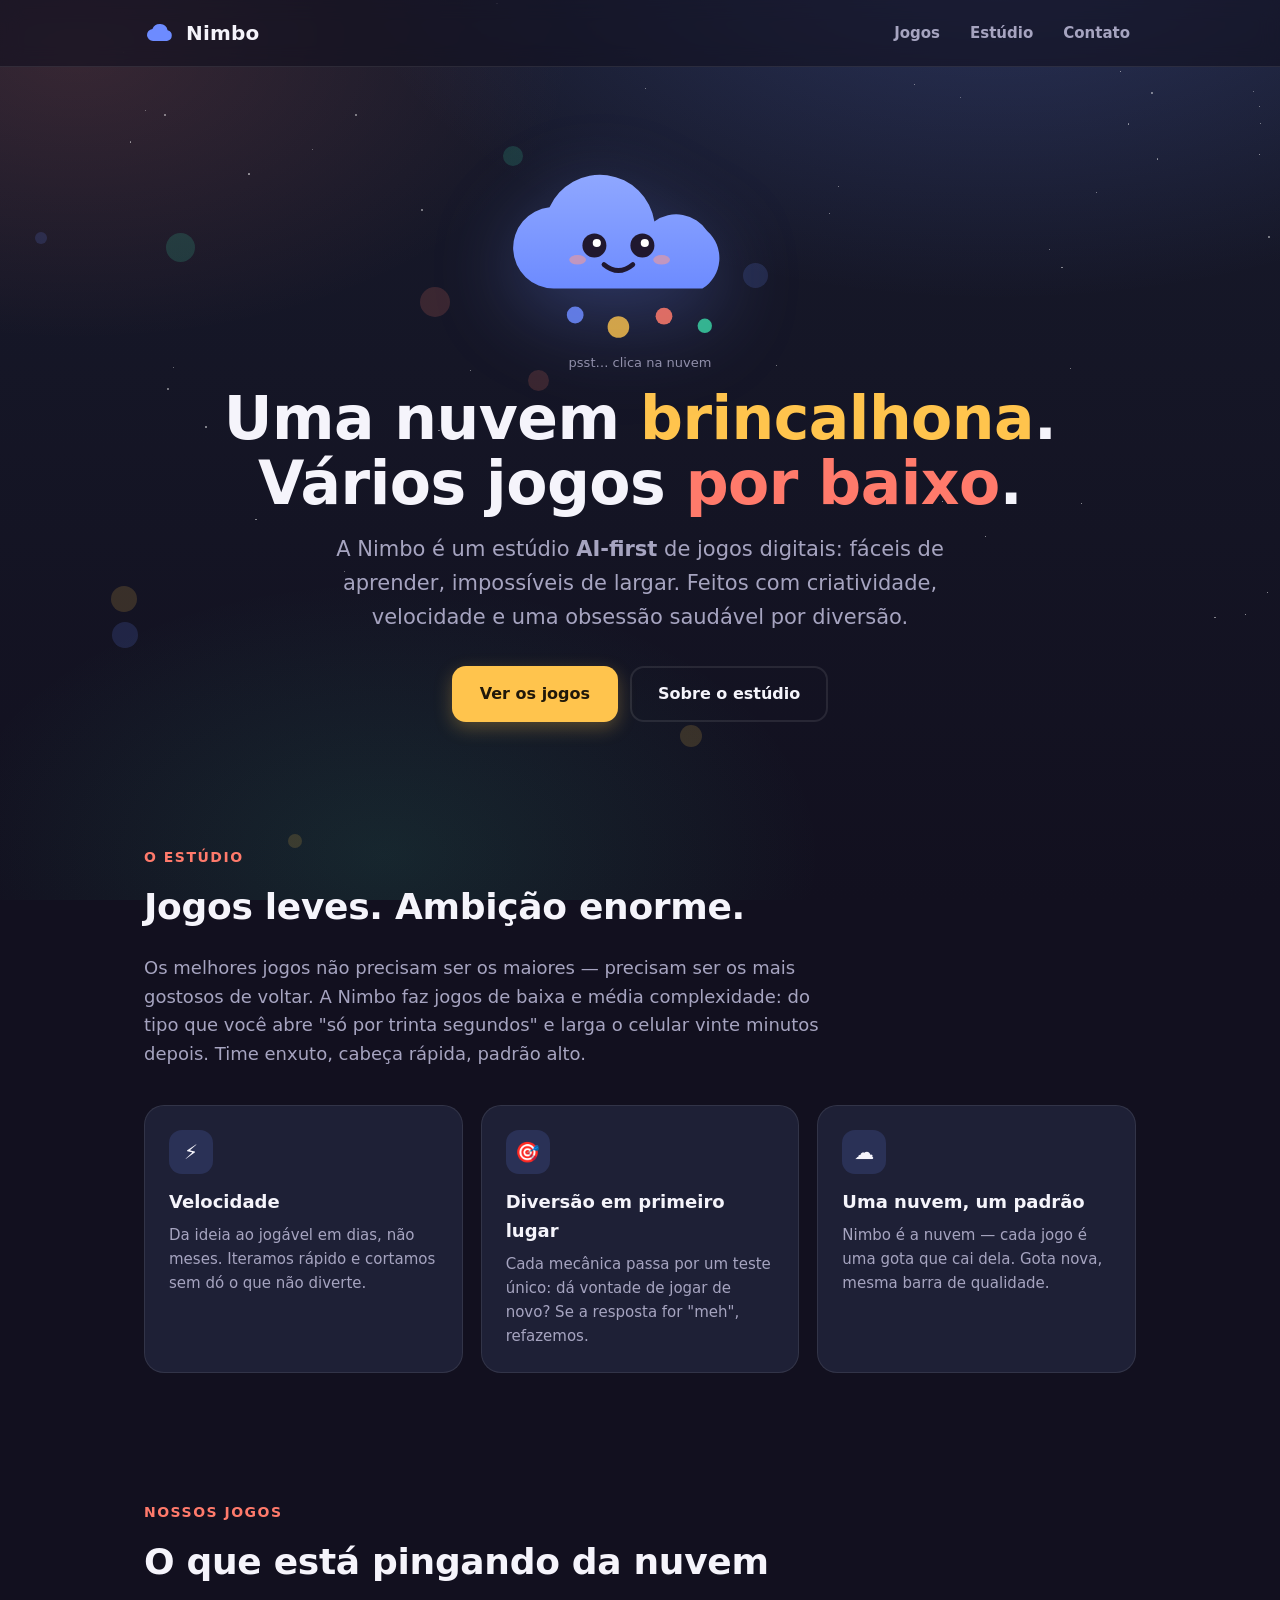
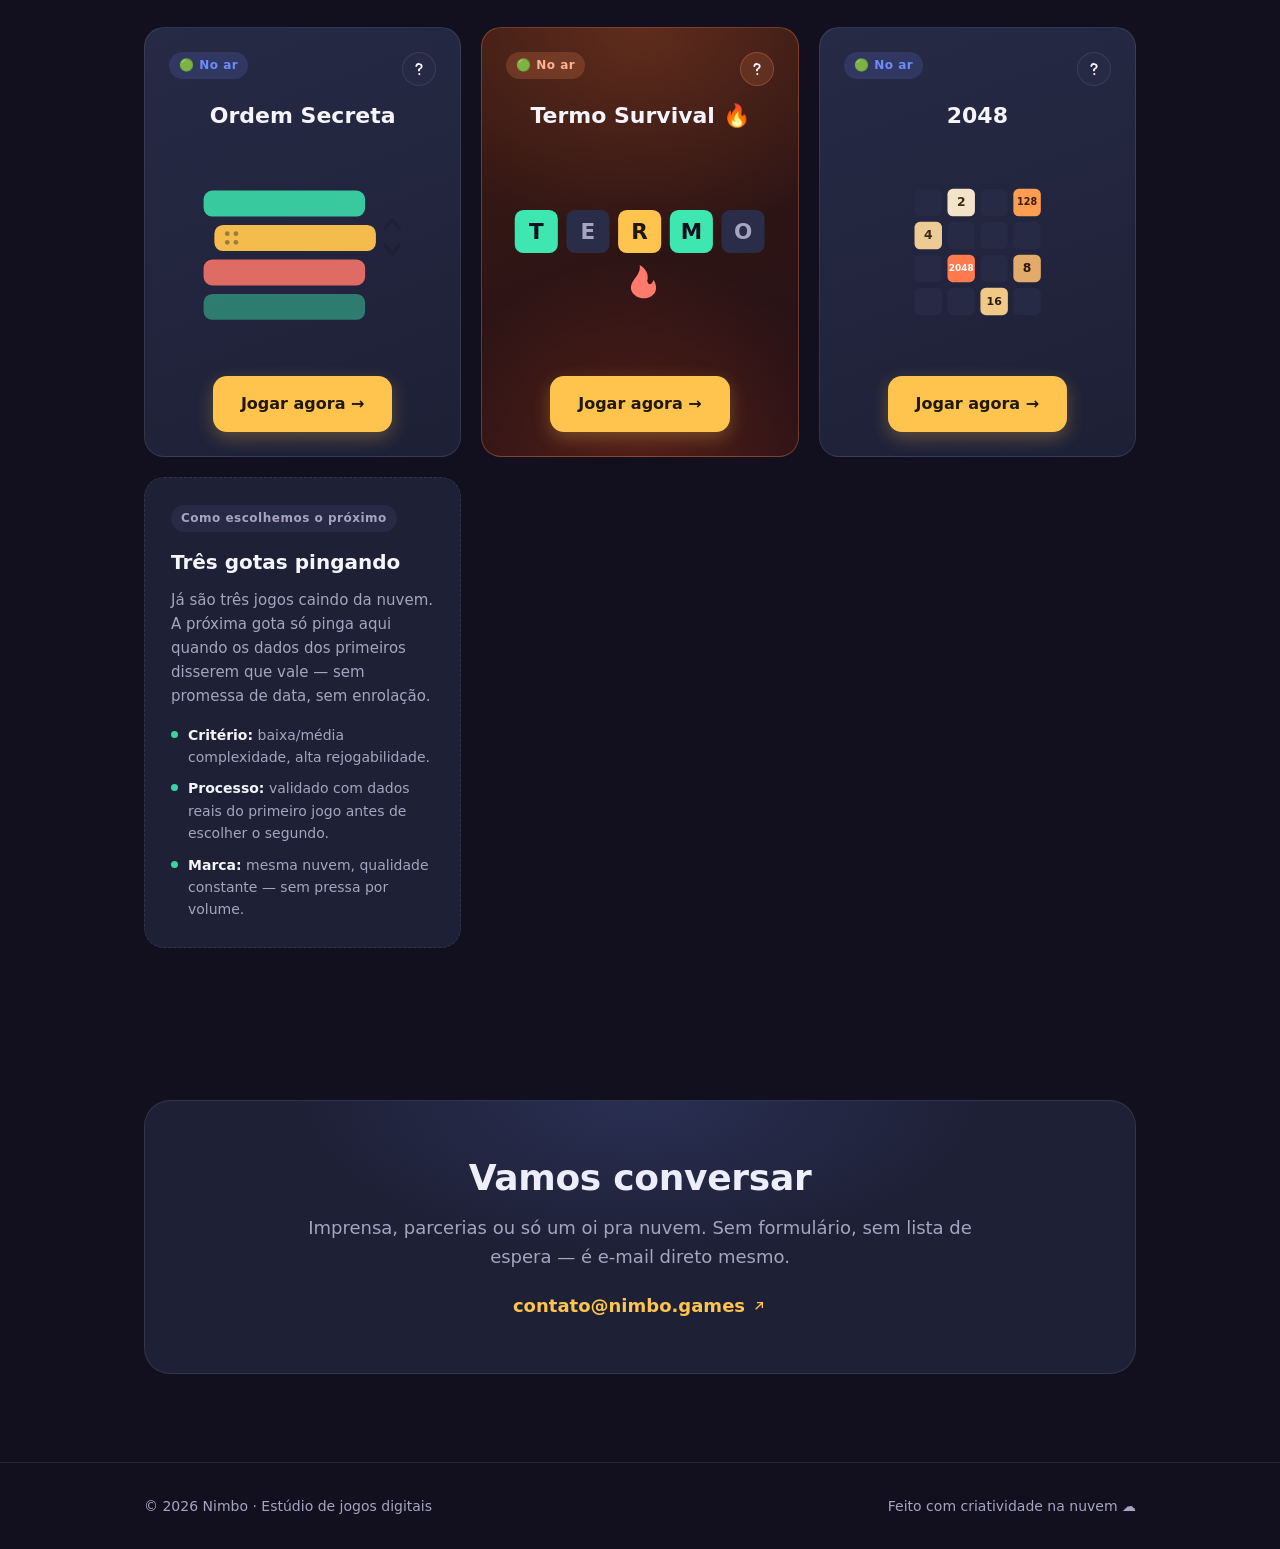
==== public/index.html @ aa442af7 "Home: centraliza o nome dos jogos nos cards Co-Authored-By: Claude Opus 4.8 <noreply@anthropic.com>" ====
<!doctype html>
<html lang="pt-BR">
<head>
<meta charset="utf-8" />
<meta name="viewport" content="width=device-width, initial-scale=1" />
<title>Nimbo — Estúdio de jogos digitais</title>
<meta name="description" content="Nimbo é um estúdio AI-first de jogos digitais: jogos simples, divertidos e viciantes, feitos com velocidade e criatividade. Uma nuvem, vários jogos por baixo." />
<meta name="theme-color" content="#171a2b" />

<!-- Open Graph / social -->
<meta property="og:title" content="Nimbo — Estúdio de jogos digitais" />
<meta property="og:description" content="Uma nuvem, vários jogos por baixo. Estúdio AI-first de jogos simples, divertidos e viciantes." />
<meta property="og:type" content="website" />
<meta property="og:url" content="https://nimbo.games" />
<meta property="og:locale" content="pt_BR" />

<link rel="icon" href="data:image/svg+xml,%3Csvg xmlns='http://www.w3.org/2000/svg' viewBox='0 0 32 32'%3E%3Cpath fill='%235b7fff' d='M9 24a6 6 0 0 1-.6-11.97A8 8 0 0 1 23.6 13.2 5.5 5.5 0 0 1 23 24z'/%3E%3C/svg%3E" />

<style>
  :root{
    --bg:#12101f;
    --bg-2:#171a2b;
    --surface:#1e2036;
    --surface-2:#262a45;
    --text:#f5f4fb;
    --muted:#a6a4c0;
    --primary:#6d8bff;
    --primary-soft:rgba(109,139,255,.16);
    --sun:#ffc44d;
    --coral:#ff7a6b;
    --mint:#3ee6b0;
    --border:rgba(255,255,255,.09);
    --radius:20px;
    --maxw:1040px;
    color-scheme:dark;
  }
  *{box-sizing:border-box;}
  html{scroll-behavior:smooth;}
  body{
    margin:0;
    font-family:'Segoe UI',system-ui,-apple-system,Roboto,sans-serif;
    background:var(--bg);
    color:var(--text);
    line-height:1.6;
    -webkit-font-smoothing:antialiased;
    overflow-x:hidden;
  }
  a{color:inherit;text-decoration:none;}
  .wrap{max-width:var(--maxw);margin:0 auto;padding:0 24px;}

  /* ---------- focus & selection ---------- */
  :focus{outline:none;}
  :focus-visible{outline:3px solid var(--sun);outline-offset:3px;border-radius:8px;}
  .skip-link{position:absolute;left:16px;top:-60px;z-index:100;background:var(--sun);color:#20180a;
    padding:10px 16px;border-radius:12px;font-weight:800;font-size:14px;transition:top .15s;}
  .skip-link:focus{top:16px;outline-color:#fff;}
  ::selection{background:var(--sun);color:#20180a;}

  /* ---------- background sky ---------- */
  .sky{
    position:fixed;inset:0;z-index:-2;
    background:
      radial-gradient(1100px 620px at 78% -8%, rgba(109,139,255,.24), transparent 60%),
      radial-gradient(900px 520px at 6% 6%, rgba(255,122,107,.14), transparent 55%),
      radial-gradient(800px 500px at 30% 95%, rgba(62,230,176,.10), transparent 55%),
      linear-gradient(180deg, var(--bg-2), var(--bg));
  }
  .stars{position:fixed;inset:0;z-index:-2;opacity:.55;}
  .star{position:absolute;width:2px;height:2px;border-radius:50%;background:#fff;
    animation:tw 4s ease-in-out infinite;}
  @keyframes tw{0%,100%{opacity:.15}50%{opacity:.85}}

  /* floating drops in the background — playful, cheap (CSS only) */
  .drops{position:fixed;inset:0;z-index:-1;pointer-events:none;overflow:hidden;}
  .drop{position:absolute;border-radius:50%;opacity:.16;filter:blur(.5px);
    animation:drift 14s ease-in-out infinite;}
  @keyframes drift{
    0%{transform:translateY(0) translateX(0) rotate(0deg);}
    50%{transform:translateY(-26px) translateX(10px) rotate(8deg);}
    100%{transform:translateY(0) translateX(0) rotate(0deg);}
  }

  /* ---------- header ---------- */
  header{position:sticky;top:0;z-index:10;
    backdrop-filter:blur(10px);
    background:rgba(18,16,31,.6);
    border-bottom:1px solid var(--border);}
  .nav{display:flex;align-items:center;justify-content:space-between;height:66px;}
  .brand{display:flex;align-items:center;gap:10px;font-weight:800;font-size:20px;letter-spacing:.2px;transition:opacity .15s;}
  .brand:hover{opacity:.9;}
  .brand svg{width:32px;height:32px;transition:transform .35s cubic-bezier(.34,1.56,.64,1);}
  .brand:hover svg{transform:translateY(-3px) rotate(-6deg);}
  .nav a.link{position:relative;color:var(--muted);font-size:15px;font-weight:600;padding:8px 6px;transition:color .15s;}
  .nav a.link:hover{color:var(--text);}
  .nav a.link::after{content:'';position:absolute;left:6px;right:6px;bottom:2px;height:3px;border-radius:2px;
    background:var(--sun);transform:scaleX(0);transform-origin:left;transition:transform .2s ease;}
  .nav a.link:hover::after,.nav a.link:focus-visible::after{transform:scaleX(1);}
  .nav .links{display:flex;gap:18px;align-items:center;}

  /* ---------- hero ---------- */
  .hero{padding:80px 0 60px;text-align:center;position:relative;}
  .cloud-wrap{position:relative;width:min(360px,76vw);margin:0 auto 8px;}
  .cloud-hero{width:100%;display:block;cursor:pointer;
    filter:drop-shadow(0 20px 40px rgba(109,139,255,.3));
    animation:float 6s ease-in-out infinite;
    transition:filter .2s ease;}
  .cloud-hero:hover{filter:drop-shadow(0 24px 46px rgba(109,139,255,.42));}
  .cloud-hero:active{transform:scale(.97);}
  @keyframes float{0%,100%{transform:translateY(0) rotate(0deg)}50%{transform:translateY(-12px) rotate(-1.5deg)}}
  .cloud-hint{display:block;margin-top:2px;font-size:13px;color:var(--muted);opacity:.85;}
  .hero h1{font-size:clamp(34px,6vw,60px);line-height:1.08;margin:.2em 0 .3em;font-weight:800;letter-spacing:-.5px;}
  .hero h1 .accent{color:var(--sun);}
  .hero h1 .accent2{color:var(--coral);}
  .hero p.sub{font-size:clamp(17px,2.4vw,21px);color:var(--muted);max-width:640px;margin:0 auto 32px;}
  .cta{display:inline-flex;gap:12px;flex-wrap:wrap;justify-content:center;}
  .btn{display:inline-flex;align-items:center;gap:8px;padding:13px 26px;border-radius:14px;
    font-weight:700;font-size:16px;border:2px solid transparent;cursor:pointer;
    transition:transform .18s cubic-bezier(.34,1.56,.64,1),background .15s,border-color .15s,box-shadow .15s;}
  .btn:hover{transform:translateY(-3px) scale(1.03);}
  .btn:active{transform:scale(.96);transition-timing-function:cubic-bezier(.34,1.56,.64,1);}
  .btn-primary{background:var(--sun);color:#20180a;box-shadow:0 6px 18px rgba(255,196,77,.28);}
  .btn-primary:hover{background:#ffd066;box-shadow:0 10px 26px rgba(255,196,77,.4);}
  .btn-ghost{border-color:var(--border);color:var(--text);}
  .btn-ghost:hover{background:var(--surface);border-color:var(--primary);}

  /* ---------- sections ---------- */
  section.block{padding:64px 0;}
  .eyebrow{color:var(--coral);font-weight:800;font-size:14px;letter-spacing:1.5px;text-transform:uppercase;margin-bottom:10px;}
  h2{font-size:clamp(26px,3.6vw,36px);margin:0 0 14px;font-weight:800;letter-spacing:-.3px;}
  .lead{color:var(--muted);font-size:18px;max-width:680px;}

  .pillars{display:grid;grid-template-columns:repeat(auto-fit,minmax(210px,1fr));gap:18px;margin-top:36px;}
  .pillar{background:var(--surface);border:1px solid var(--border);border-radius:var(--radius);padding:24px;
    transition:transform .2s cubic-bezier(.34,1.56,.64,1),border-color .18s,background .18s;}
  .pillar:hover{transform:translateY(-5px) rotate(-.6deg);border-color:var(--pc,var(--primary));background:var(--surface-2);}
  .pillar:nth-child(1){--pc:var(--primary);}
  .pillar:nth-child(2){--pc:var(--coral);}
  .pillar:nth-child(3){--pc:var(--mint);}
  .pillar .ic{width:44px;height:44px;border-radius:13px;background:var(--primary-soft);display:grid;place-items:center;
    margin-bottom:14px;font-size:20px;transition:transform .25s cubic-bezier(.34,1.56,.64,1);}
  .pillar:hover .ic{transform:scale(1.15) rotate(8deg);}
  .pillar h3{margin:0 0 6px;font-size:18px;}
  .pillar p{margin:0;color:var(--muted);font-size:15px;}

  /* ---------- games (flip cards) ---------- */
  .games{display:grid;grid-template-columns:repeat(auto-fit,minmax(280px,1fr));gap:20px;margin-top:36px;align-items:stretch;}
  .game{position:relative;perspective:1400px;transition:transform .2s cubic-bezier(.34,1.56,.64,1);}
  .game:hover{transform:translateY(-4px);}
  .game-inner{position:relative;min-height:430px;transform-style:preserve-3d;
    transition:transform .6s cubic-bezier(.34,1.56,.64,1);}
  .game-inner.flipped{transform:rotateY(180deg);}
  .game-front,.game-back{position:absolute;inset:0;display:flex;flex-direction:column;
    background:linear-gradient(160deg,var(--surface-2),var(--surface));border:1px solid var(--border);
    border-radius:var(--radius);padding:24px;backface-visibility:hidden;-webkit-backface-visibility:hidden;
    transition:border-color .15s;}
  .game:hover .game-front,.game:hover .game-back{border-color:var(--coral);}
  .game-back{transform:rotateY(180deg);}
  .game-top{display:flex;align-items:flex-start;justify-content:space-between;gap:10px;margin-bottom:12px;}
  .game .tag{display:inline-block;font-size:12px;font-weight:700;letter-spacing:.5px;
    padding:4px 10px;border-radius:999px;background:var(--primary-soft);color:var(--primary);margin:0;}
  .game .tag.soon{background:rgba(255,196,77,.18);color:var(--sun);}
  .game h3{margin:0 0 12px;font-size:22px;text-align:center;}
  .game-illus{flex:1;min-height:110px;display:flex;align-items:center;justify-content:center;margin-bottom:16px;}
  .game-illus svg{width:100%;height:100%;max-height:140px;}
  .game-back p{color:var(--muted);margin:0 0 18px;font-size:15px;flex:1;}
  .game .btn{margin-top:auto;align-self:center;}

  /* card do Termo Survival: temática de fogo (casa com o jogo) */
  .game--fire .game-front,.game--fire .game-back{
    background:
      radial-gradient(130% 80% at 50% 0%, rgba(255,122,60,.20), transparent 62%),
      radial-gradient(120% 90% at 50% 108%, rgba(255,80,40,.22), transparent 60%),
      linear-gradient(160deg,#3a1a14,#231015);
    border-color:rgba(255,140,90,.30);}
  .game--fire:hover .game-front,.game--fire:hover .game-back{border-color:var(--coral);}
  .game--fire .tag{background:rgba(255,140,90,.20);color:#ffb392;}
  .game--fire .flip-btn{background:rgba(255,140,90,.14);border-color:rgba(255,140,90,.28);}
  .game--fire .flip-btn:hover{background:rgba(255,140,90,.26);border-color:var(--coral);}

  .flip-btn{flex:none;width:34px;height:34px;padding:0;border-radius:50%;border:1px solid var(--border);
    background:var(--surface-2);color:var(--text);font-weight:800;font-size:16px;line-height:1;
    font-family:inherit;display:grid;place-items:center;cursor:pointer;
    transition:transform .2s cubic-bezier(.34,1.56,.64,1),background .15s,border-color .15s;
    animation:qWiggle 3.6s ease-in-out infinite;}
  .flip-btn:hover{background:var(--primary-soft);border-color:var(--primary);transform:scale(1.1);}
  .flip-btn:active{transform:scale(.9);}
  .flip-btn svg{width:18px;height:18px;display:block;}
  @keyframes qWiggle{0%,88%,100%{transform:scale(1);}94%{transform:scale(1.14);}}

  @media(max-width:560px){
    .game-inner{min-height:480px;}
    .flip-btn{width:40px;height:40px;font-size:18px;}
  }

  /* ---------- next / process card ---------- */
  .next-card{background:var(--surface);border:1px dashed var(--border);border-radius:var(--radius);
    padding:26px;position:relative;transition:border-color .18s;}
  .next-card:hover{border-color:rgba(109,139,255,.4);}
  .next-card .tag{display:inline-block;font-size:12px;font-weight:700;letter-spacing:.5px;
    padding:4px 10px;border-radius:999px;background:var(--surface-2);color:var(--muted);margin-bottom:14px;}
  .next-card h3{margin:0 0 10px;font-size:20px;}
  .next-card p{color:var(--muted);margin:0 0 16px;font-size:15px;}
  .next-card ul{margin:0;padding:0;list-style:none;display:grid;gap:9px;}
  .next-card li{display:flex;gap:10px;align-items:flex-start;color:var(--muted);font-size:14px;}
  .next-card li .dot{flex:none;width:7px;height:7px;border-radius:50%;background:var(--mint);margin-top:7px;opacity:.9;}
  .next-card li strong{color:var(--text);font-weight:700;}

  /* ---------- contact ---------- */
  .contact{text-align:center;background:var(--surface);border:1px solid var(--border);border-radius:26px;padding:48px 24px;margin:24px 0;position:relative;overflow:hidden;}
  .contact::before{content:'';position:absolute;inset:0;
    background:radial-gradient(500px 220px at 50% 0%,rgba(109,139,255,.14),transparent 70%);pointer-events:none;}
  .contact h2{margin-bottom:8px;}
  .contact a.mail{color:var(--sun);font-weight:700;font-size:18px;display:inline-flex;align-items:center;gap:6px;
    padding:4px 2px;border-radius:6px;transition:color .15s,transform .15s;position:relative;}
  .contact a.mail:hover{color:#ffd066;transform:scale(1.04);}
  .contact a.mail svg{width:16px;height:16px;transition:transform .15s ease;}
  .contact a.mail:hover svg{transform:translate(2px,-2px);}

  /* ---------- mascote-guia: avatar fixo que acompanha a rolagem ---------- */
  /* Desktop: protagonista de canto — grande o bastante pra
     chamar atenção durante o scroll, sem cobrir CTA/contato (ver rodapé com respiro). */
  .cloud-guide{position:fixed;right:28px;bottom:28px;width:112px;z-index:5;
    opacity:0;transform:translateY(12px) scale(.9);pointer-events:none;
    transition:opacity .4s ease,transform .4s cubic-bezier(.34,1.56,.64,1);}
  .cloud-guide.show{opacity:1;transform:translateY(0) scale(1);pointer-events:auto;}
  .cloud-guide.hop{animation:guideHop 1.1s cubic-bezier(.34,1.56,.64,1) infinite;}
  @keyframes guideHop{0%,100%{transform:translateY(0) scale(1)}30%{transform:translateY(-10px) scale(1.02,.97)}50%{transform:translateY(0) scale(.97,1.03)}}
  .cloud-guide svg{width:100%;display:block;filter:drop-shadow(0 10px 22px rgba(109,139,255,.4));}
  .cloud-guide .guide-bubble{position:absolute;right:calc(100% + 14px);bottom:14px;white-space:nowrap;
    background:var(--surface);border:1px solid var(--border);padding:8px 16px;border-radius:14px;
    font-size:14px;font-weight:600;color:var(--text);margin:0;opacity:0;transition:opacity .3s ease .1s;
    box-shadow:0 6px 18px rgba(20,20,40,.12);pointer-events:none;}
  .cloud-guide.show .guide-bubble{opacity:1;}
  .cloud-guide .guide-dismiss{position:absolute;left:-10px;top:-10px;width:26px;height:26px;border-radius:50%;
    background:var(--surface-2);border:1px solid var(--border);color:var(--muted);font-size:15px;line-height:1;
    display:grid;place-items:center;cursor:pointer;opacity:0;transition:opacity .2s ease;pointer-events:none;}
  .cloud-guide.show .guide-dismiss{opacity:.55;pointer-events:auto;}
  .cloud-guide.show .guide-dismiss:hover,.cloud-guide.show .guide-dismiss:focus-visible{opacity:1;}
  @media(max-width:560px){
    .cloud-guide{width:64px;right:14px;bottom:14px;}
    .cloud-guide .guide-bubble{font-size:12px;padding:6px 12px;right:calc(100% + 10px);}
  }

  footer{border-top:1px solid var(--border);padding:32px 0;color:var(--muted);font-size:14px;}
  .foot{display:flex;justify-content:space-between;flex-wrap:wrap;gap:12px;align-items:center;}
  .foot a{transition:color .15s;}
  .foot a:hover{color:var(--text);}

  @media(max-width:560px){
    .nav .links{gap:12px;}
    .nav a.link.hide-sm{display:none;}
    .hero{padding:52px 0 40px;}
  }
  @media(prefers-reduced-motion:reduce){
    *{animation-duration:.001ms!important;animation-iteration-count:1!important;transition-duration:.001ms!important;scroll-behavior:auto!important;}
    .cloud-hero,.star,.drop{animation:none;}
    .btn:hover,.pillar:hover,.game:hover,.brand:hover svg,.contact a.mail:hover{transform:none;}
    .btn:active{transform:none;}
    .cloud-guide{transition:opacity .15s ease;transform:none;}
    .cloud-guide.show{transform:none;}
    .cloud-guide.hop{animation:none;}
    /* flip cards: sem 3D — troca instantânea de face, sem rotação */
    .game-inner.flipped{transform:none;}
    .game-back{transform:none;display:none;}
    .game-inner.flipped .game-front{display:none;}
    .game-inner.flipped .game-back{display:flex;}
  }
</style>
</head>
<body>

<a class="skip-link" href="#top">Pular para o conteúdo</a>

<div class="sky" aria-hidden="true"></div>
<div class="stars" id="stars" aria-hidden="true"></div>
<div class="drops" id="drops" aria-hidden="true"></div>

<header>
  <div class="wrap nav">
    <a class="brand" href="#top" aria-label="Nimbo — página inicial">
      <svg viewBox="0 0 32 32" aria-hidden="true"><path fill="#6d8bff" d="M9 24a6 6 0 0 1-.6-11.97A8 8 0 0 1 23.6 13.2 5.5 5.5 0 0 1 23 24z"/></svg>
      Nimbo
    </a>
    <nav class="links" aria-label="Navegação principal">
      <a class="link hide-sm" href="#jogos">Jogos</a>
      <a class="link hide-sm" href="#estudio">Estúdio</a>
      <a class="link" href="#contato">Contato</a>
    </nav>
  </div>
</header>

<main id="top">

  <!-- HERO -->
  <section class="hero">
    <div class="wrap">
      <div class="cloud-wrap">
        <svg class="cloud-hero" id="cloudHero" viewBox="0 0 300 170" role="img" aria-label="A nuvem Nimbo — clique para ver ela reagir" tabindex="0">
          <defs>
            <linearGradient id="cg" x1="0" y1="0" x2="0" y2="1">
              <stop offset="0" stop-color="#8fa7ff"/>
              <stop offset="1" stop-color="#6d8bff"/>
            </linearGradient>
          </defs>
          <path fill="url(#cg)" d="M78 118a34 34 0 0 1-3.4-67.8A46 46 0 0 1 162 62a31 31 0 0 1 44 8 30 30 0 0 1-4 48z"/>
          <!-- rosto da nuvem: olhos seguem o cursor -->
          <g id="cloudFace">
            <circle cx="112" cy="82" r="10" fill="#20182f"/>
            <circle cx="152" cy="82" r="10" fill="#20182f"/>
            <circle id="eyeL" cx="114" cy="80" r="3.4" fill="#fff"/>
            <circle id="eyeR" cx="154" cy="80" r="3.4" fill="#fff"/>
            <path id="mouth" d="M120 98 q12 10 24 0" stroke="#20182f" stroke-width="4" fill="none" stroke-linecap="round"/>
            <ellipse cx="98" cy="94" rx="7" ry="4" fill="#ff9a8d" opacity=".55"/>
            <ellipse cx="168" cy="94" rx="7" ry="4" fill="#ff9a8d" opacity=".55"/>
          </g>
          <!-- gotinhas / jogos por baixo -->
          <g id="drips">
            <circle class="drip" cx="96"  cy="140" r="7" fill="#6d8bff" opacity=".85"/>
            <circle class="drip" cx="132" cy="150" r="9" fill="#ffc44d" opacity=".8"/>
            <circle class="drip" cx="170" cy="141" r="7" fill="#ff7a6b" opacity=".85"/>
            <circle class="drip" cx="204" cy="149" r="6" fill="#3ee6b0" opacity=".75"/>
          </g>
        </svg>
        <span class="cloud-hint" id="cloudHint">psst… clica na nuvem</span>
      </div>
      <h1>Uma nuvem <span class="accent">brincalhona</span>.<br>Vários jogos <span class="accent2">por baixo</span>.</h1>
      <p class="sub">A Nimbo é um estúdio <strong>AI-first</strong> de jogos digitais: fáceis de aprender, impossíveis de largar. Feitos com criatividade, velocidade e uma obsessão saudável por diversão.</p>
      <div class="cta">
        <a class="btn btn-primary" href="#jogos">Ver os jogos</a>
        <a class="btn btn-ghost" href="#estudio">Sobre o estúdio</a>
      </div>
    </div>
  </section>

  <!-- ESTÚDIO -->
  <section class="block" id="estudio">
    <div class="wrap">
      <div class="eyebrow">O estúdio</div>
      <h2>Jogos leves. Ambição enorme.</h2>
      <p class="lead">Os melhores jogos não precisam ser os maiores — precisam ser os mais gostosos de voltar. A Nimbo faz jogos de baixa e média complexidade: do tipo que você abre "só por trinta segundos" e larga o celular vinte minutos depois. Time enxuto, cabeça rápida, padrão alto.</p>

      <div class="pillars">
        <div class="pillar">
          <div class="ic" aria-hidden="true">⚡</div>
          <h3>Velocidade</h3>
          <p>Da ideia ao jogável em dias, não meses. Iteramos rápido e cortamos sem dó o que não diverte.</p>
        </div>
        <div class="pillar">
          <div class="ic" aria-hidden="true">🎯</div>
          <h3>Diversão em primeiro lugar</h3>
          <p>Cada mecânica passa por um teste único: dá vontade de jogar de novo? Se a resposta for "meh", refazemos.</p>
        </div>
        <div class="pillar">
          <div class="ic" aria-hidden="true">☁️</div>
          <h3>Uma nuvem, um padrão</h3>
          <p>Nimbo é a nuvem — cada jogo é uma gota que cai dela. Gota nova, mesma barra de qualidade.</p>
        </div>
      </div>
    </div>
  </section>

  <!-- JOGOS -->
  <section class="block" id="jogos">
    <div class="wrap">
      <div class="eyebrow">Nossos jogos</div>
      <h2>O que está pingando da nuvem</h2>
      <div class="games">
        <article class="game">
          <div class="game-inner">
            <div class="game-front">
              <div class="game-top">
                <span class="tag">🟢 No ar</span>
                <button class="flip-btn" type="button" aria-expanded="false" aria-label="O que é este jogo?"><svg viewBox="0 0 24 24" aria-hidden="true" fill="currentColor"><g transform="translate(.43 .2)"><path d="M12 3.6c-2.7 0-4.6 1.4-5.2 3.9-.2.7.2 1.3.9 1.5.6.1 1.3-.2 1.5-.9.3-1.1 1-1.6 2.3-1.6 1.4 0 2.3.7 2.3 1.8 0 .9-.4 1.4-1.6 2.1-1.3.8-2 1.7-2 3.1v.3c0 .7.6 1.2 1.3 1.2s1.3-.5 1.3-1.2v-.2c0-.7.3-1.1 1.4-1.8 1.4-.9 2.2-1.9 2.2-3.6 0-2.5-2-4.1-4.9-4.1z"/><circle cx="12" cy="18.6" r="1.4"/></g></svg></button>
              </div>
              <h3>Ordem Secreta</h3>
              <div class="game-illus" aria-hidden="true">
                <svg viewBox="0 0 204 130" xmlns="http://www.w3.org/2000/svg">
                  <rect x="10" y="8"   width="150" height="24" rx="8" fill="#3ee6b0" opacity=".85"/>
                  <rect x="20" y="40"  width="150" height="24" rx="8" fill="#ffc44d" opacity=".95"/>
                  <rect x="10" y="72"  width="150" height="24" rx="8" fill="#ff7a6b" opacity=".85"/>
                  <rect x="10" y="104" width="150" height="24" rx="8" fill="#3ee6b0" opacity=".45"/>
                  <g fill="#20182f" opacity=".4">
                    <circle cx="32" cy="48" r="2.2"/><circle cx="32" cy="56" r="2.2"/>
                    <circle cx="40" cy="48" r="2.2"/><circle cx="40" cy="56" r="2.2"/>
                  </g>
                  <path d="M178 44 l7 -9 7 9" stroke="#20182f" stroke-width="2.6" fill="none" stroke-linecap="round" stroke-linejoin="round" opacity=".45"/>
                  <path d="M178 58 l7 9 7 -9" stroke="#20182f" stroke-width="2.6" fill="none" stroke-linecap="round" stroke-linejoin="round" opacity=".45"/>
                </svg>
              </div>
              <a class="btn btn-primary" href="/ordem-secreta" aria-label="Jogar Ordem Secreta agora">Jogar agora →</a>
            </div>
            <div class="game-back" inert>
              <div class="game-top">
                <span class="tag">🟢 No ar</span>
                <button class="flip-btn" type="button" aria-expanded="false" aria-label="Voltar"><svg viewBox="0 0 24 24" aria-hidden="true" fill="none" stroke="currentColor" stroke-width="2.6" stroke-linecap="round" stroke-linejoin="round"><path d="M6 12h12M11 7l-5 5 5 5"/></svg></button>
              </div>
              <p>O quebra-cabeça diário: ordene 6 itens por um critério — e descubra que a resposta óbvia quase nunca é a certa. Um desafio novo todo dia, em 2 minutos. Uma boa desculpa pra provocar o grupo do trabalho.</p>
              <a class="btn btn-primary" href="/ordem-secreta" aria-label="Jogar Ordem Secreta agora">Jogar agora →</a>
            </div>
          </div>
        </article>

        <article class="game game--fire">
          <div class="game-inner">
            <div class="game-front">
              <div class="game-top">
                <span class="tag">🟢 No ar</span>
                <button class="flip-btn" type="button" aria-expanded="false" aria-label="O que é este jogo?"><svg viewBox="0 0 24 24" aria-hidden="true" fill="currentColor"><g transform="translate(.43 .2)"><path d="M12 3.6c-2.7 0-4.6 1.4-5.2 3.9-.2.7.2 1.3.9 1.5.6.1 1.3-.2 1.5-.9.3-1.1 1-1.6 2.3-1.6 1.4 0 2.3.7 2.3 1.8 0 .9-.4 1.4-1.6 2.1-1.3.8-2 1.7-2 3.1v.3c0 .7.6 1.2 1.3 1.2s1.3-.5 1.3-1.2v-.2c0-.7.3-1.1 1.4-1.8 1.4-.9 2.2-1.9 2.2-3.6 0-2.5-2-4.1-4.9-4.1z"/><circle cx="12" cy="18.6" r="1.4"/></g></svg></button>
              </div>
              <h3>Termo Survival 🔥</h3>
              <div class="game-illus" aria-hidden="true">
                <svg viewBox="0 0 240 130" xmlns="http://www.w3.org/2000/svg">
                  <g font-family="'Segoe UI',system-ui,sans-serif" font-weight="800" font-size="20" text-anchor="middle">
                    <rect x="4"   y="26" width="40" height="40" rx="8" fill="#3ee6b0"/><text x="24"  y="53" fill="#12101f">T</text>
                    <rect x="52"  y="26" width="40" height="40" rx="8" fill="#2a2d47"/><text x="72"  y="53" fill="#a6a4c0">E</text>
                    <rect x="100" y="26" width="40" height="40" rx="8" fill="#ffc44d"/><text x="120" y="53" fill="#20180a">R</text>
                    <rect x="148" y="26" width="40" height="40" rx="8" fill="#3ee6b0"/><text x="168" y="53" fill="#12101f">M</text>
                    <rect x="196" y="26" width="40" height="40" rx="8" fill="#2a2d47"/><text x="216" y="53" fill="#a6a4c0">O</text>
                  </g>
                  <path d="M114 92c-6 9 2 16 10 16s15-7 9-17c-2 5-5 5-6 1 2-7-2-12-7-15 1 6-2 9-6 15z" fill="#ff7a6b"/>
                </svg>
              </div>
              <a class="btn btn-primary" href="/termo-survival" aria-label="Jogar Termo Survival agora">Jogar agora →</a>
            </div>
            <div class="game-back" inert>
              <div class="game-top">
                <span class="tag">🟢 No ar</span>
                <button class="flip-btn" type="button" aria-expanded="false" aria-label="Voltar"><svg viewBox="0 0 24 24" aria-hidden="true" fill="none" stroke="currentColor" stroke-width="2.6" stroke-linecap="round" stroke-linejoin="round"><path d="M6 12h12M11 7l-5 5 5 5"/></svg></button>
              </div>
              <p>Um roguelike de palavras: adivinhe a de 5 letras, com 3 vidas e power-ups. A dificuldade sobe e a pergunta é sempre a mesma: quantas rodadas você aguenta? Tem Corrida do Dia e Modo Livre ilimitado.</p>
              <a class="btn btn-primary" href="/termo-survival" aria-label="Jogar Termo Survival agora">Jogar agora →</a>
            </div>
          </div>
        </article>

        <article class="game">
          <div class="game-inner">
            <div class="game-front">
              <div class="game-top">
                <span class="tag">🟢 No ar</span>
                <button class="flip-btn" type="button" aria-expanded="false" aria-label="O que é este jogo?"><svg viewBox="0 0 24 24" aria-hidden="true" fill="currentColor"><g transform="translate(.43 .2)"><path d="M12 3.6c-2.7 0-4.6 1.4-5.2 3.9-.2.7.2 1.3.9 1.5.6.1 1.3-.2 1.5-.9.3-1.1 1-1.6 2.3-1.6 1.4 0 2.3.7 2.3 1.8 0 .9-.4 1.4-1.6 2.1-1.3.8-2 1.7-2 3.1v.3c0 .7.6 1.2 1.3 1.2s1.3-.5 1.3-1.2v-.2c0-.7.3-1.1 1.4-1.8 1.4-.9 2.2-1.9 2.2-3.6 0-2.5-2-4.1-4.9-4.1z"/><circle cx="12" cy="18.6" r="1.4"/></g></svg></button>
              </div>
              <h3>2048</h3>
              <div class="game-illus" aria-hidden="true">
                <svg viewBox="0 0 204 204" xmlns="http://www.w3.org/2000/svg">
                  <g font-family="'Segoe UI',system-ui,sans-serif" font-weight="800" text-anchor="middle">
                    <rect x="10"  y="10"  width="40" height="40" rx="8" fill="#262a45"/>
                    <rect x="106" y="10"  width="40" height="40" rx="8" fill="#262a45"/>
                    <rect x="58"  y="58"  width="40" height="40" rx="8" fill="#262a45"/>
                    <rect x="106" y="58"  width="40" height="40" rx="8" fill="#262a45"/>
                    <rect x="154" y="58"  width="40" height="40" rx="8" fill="#262a45"/>
                    <rect x="10"  y="106" width="40" height="40" rx="8" fill="#262a45"/>
                    <rect x="106" y="106" width="40" height="40" rx="8" fill="#262a45"/>
                    <rect x="10"  y="154" width="40" height="40" rx="8" fill="#262a45"/>
                    <rect x="58"  y="154" width="40" height="40" rx="8" fill="#262a45"/>
                    <rect x="154" y="154" width="40" height="40" rx="8" fill="#262a45"/>

                    <rect x="58"  y="10"  width="40" height="40" rx="8" fill="#f2e3c9"/>
                    <text x="78" y="35" font-size="18" fill="#3a2c1a">2</text>
                    <rect x="154" y="10"  width="40" height="40" rx="8" fill="#ff9d52"/>
                    <text x="174" y="34" font-size="14" fill="#3a1c0a">128</text>
                    <rect x="10"  y="58"  width="40" height="40" rx="8" fill="#eccb95"/>
                    <text x="30" y="83" font-size="18" fill="#3a2c1a">4</text>
                    <rect x="58"  y="106" width="40" height="40" rx="8" fill="#ff7a4d"/>
                    <text x="78" y="130" font-size="13" fill="#fff">2048</text>
                    <rect x="154" y="106" width="40" height="40" rx="8" fill="#e3ab6b"/>
                    <text x="174" y="131" font-size="18" fill="#2a1a0a">8</text>
                    <rect x="106" y="154" width="40" height="40" rx="8" fill="#f0c987"/>
                    <text x="126" y="179" font-size="16" fill="#2a1a0a">16</text>
                  </g>
                </svg>
              </div>
              <a class="btn btn-primary" href="/2048" aria-label="Jogar 2048 agora">Jogar agora →</a>
            </div>
            <div class="game-back" inert>
              <div class="game-top">
                <span class="tag">🟢 No ar</span>
                <button class="flip-btn" type="button" aria-expanded="false" aria-label="Voltar"><svg viewBox="0 0 24 24" aria-hidden="true" fill="none" stroke="currentColor" stroke-width="2.6" stroke-linecap="round" stroke-linejoin="round"><path d="M6 12h12M11 7l-5 5 5 5"/></svg></button>
              </div>
              <p>O clássico dos números: deslize o tabuleiro, junte peças iguais e vá dobrando — 2, 4, 8, 16… até chegar em 2048. Fácil de aprender, difícil de parar. Aquela partida de "só mais uma" que sempre vira dez.</p>
              <a class="btn btn-primary" href="/2048" aria-label="Jogar 2048 agora">Jogar agora →</a>
            </div>
          </div>
        </article>

        <article class="next-card" aria-labelledby="next-h">
          <span class="tag">Como escolhemos o próximo</span>
          <h3 id="next-h">Três gotas pingando</h3>
          <p>Já são três jogos caindo da nuvem. A próxima gota só pinga aqui quando os dados dos primeiros disserem que vale — sem promessa de data, sem enrolação.</p>
          <ul>
            <li><span class="dot" aria-hidden="true"></span> <span><strong>Critério:</strong> baixa/média complexidade, alta rejogabilidade.</span></li>
            <li><span class="dot" aria-hidden="true"></span> <span><strong>Processo:</strong> validado com dados reais do primeiro jogo antes de escolher o segundo.</span></li>
            <li><span class="dot" aria-hidden="true"></span> <span><strong>Marca:</strong> mesma nuvem, qualidade constante — sem pressa por volume.</span></li>
          </ul>
        </article>
      </div>
    </div>
  </section>

  <!-- CONTATO -->
  <section class="block" id="contato">
    <div class="wrap">
      <div class="contact">
        <h2>Vamos conversar</h2>
        <p class="lead" style="margin:0 auto 16px;">Imprensa, parcerias ou só um oi pra nuvem. Sem formulário, sem lista de espera — é e-mail direto mesmo.</p>
        <a class="mail" href="mailto:contato@nimbo.games">
          contato@nimbo.games
          <svg viewBox="0 0 24 24" fill="none" stroke="currentColor" stroke-width="2" aria-hidden="true"><path d="M7 17 17 7M9 7h8v8"/></svg>
        </a>
      </div>
    </div>
  </section>

</main>

<!-- mascote-guia: absorve o antigo .cloud-peek. Acompanha a rolagem, muda de mood por seção. -->
<div class="cloud-guide" id="cloudGuide">
  <button class="guide-dismiss" id="guideDismiss" type="button" aria-label="Esconder a nuvem-guia">×</button>
  <span class="guide-bubble" id="guideBubble" aria-hidden="true"></span>
  <svg viewBox="0 0 300 170" aria-hidden="true">
    <path fill="url(#cg)" d="M78 118a34 34 0 0 1-3.4-67.8A46 46 0 0 1 162 62a31 31 0 0 1 44 8 30 30 0 0 1-4 48z"/>
    <g id="guideFace">
      <path id="browLPeek" d="M102 68 q10 -5 20 0" stroke="#20182f" stroke-width="3" fill="none" stroke-linecap="round" opacity="0"/>
      <path id="browRPeek" d="M142 68 q10 -5 20 0" stroke="#20182f" stroke-width="3" fill="none" stroke-linecap="round" opacity="0"/>
      <circle id="lidLPeek" cx="112" cy="82" r="10" fill="#20182f"/>
      <circle id="lidRPeek" cx="152" cy="82" r="10" fill="#20182f"/>
      <circle id="eyeLPeek" cx="114" cy="80" r="3.4" fill="#fff"/>
      <circle id="eyeRPeek" cx="154" cy="80" r="3.4" fill="#fff"/>
      <path id="mouthPeek" d="M120 98 q12 10 24 0" stroke="#20182f" stroke-width="4" fill="none" stroke-linecap="round"/>
    </g>
  </svg>
</div>

<footer>
  <div class="wrap foot">
    <div>© <span id="yr">2026</span> Nimbo · Estúdio de jogos digitais</div>
    <div>Feito com criatividade na nuvem ☁️</div>
  </div>
</footer>

<script>
  // ano dinâmico
  document.getElementById('yr').textContent = new Date().getFullYear();

  var reduceMotion = matchMedia('(prefers-reduced-motion: reduce)').matches;

  // estrelinhas do fundo (geradas, leves)
  (function(){
    if (reduceMotion) return;
    var box = document.getElementById('stars'), n = 46, html = '';
    for (var i=0;i<n;i++){
      var x=Math.random()*100, y=Math.random()*70, d=(Math.random()*4).toFixed(2), s=(Math.random()*1.5+0.5).toFixed(1);
      html += '<span class="star" style="left:'+x+'%;top:'+y+'%;width:'+s+'px;height:'+s+'px;animation-delay:'+d+'s"></span>';
    }
    box.innerHTML = html;
  })();

  // gotinhas flutuantes no fundo — decorativas, leves, coloridas
  (function(){
    var box = document.getElementById('drops');
    var colors = ['#6d8bff','#ffc44d','#ff7a6b','#3ee6b0'];
    var n = 10, html = '';
    for (var i=0;i<n;i++){
      var x=Math.random()*100, y=Math.random()*100, s=(Math.random()*22+10).toFixed(0),
          c=colors[i%colors.length], dur=(Math.random()*6+10).toFixed(1), delay=(Math.random()*-10).toFixed(1);
      html += '<span class="drop" style="left:'+x+'%;top:'+y+'%;width:'+s+'px;height:'+s+'px;background:'+c+
        (reduceMotion ? '' : ';animation-duration:'+dur+'s;animation-delay:'+delay+'s') +'"></span>';
    }
    box.innerHTML = html;
  })();

  // olhinhos da nuvem seguem o cursor (desktop) — bem sutil
  (function(){
    if (reduceMotion) return;
    var eyeL = document.getElementById('eyeL'), eyeR = document.getElementById('eyeR');
    var cloud = document.getElementById('cloudHero');
    if (!eyeL || !eyeR || !cloud) return;
    var baseL = {x:114,y:80}, baseR = {x:154,y:80}, range = 2.2;

    function moveEyes(clientX, clientY){
      var rect = cloud.getBoundingClientRect();
      var cx = rect.left + rect.width*0.44, cy = rect.top + rect.height*0.48;
      var dx = clientX - cx, dy = clientY - cy;
      var dist = Math.max(Math.hypot(dx,dy), 1);
      var nx = (dx/dist)*range, ny = (dy/dist)*range;
      eyeL.setAttribute('cx', baseL.x + nx);
      eyeL.setAttribute('cy', baseL.y + ny);
      eyeR.setAttribute('cx', baseR.x + nx);
      eyeR.setAttribute('cy', baseR.y + ny);
    }
    window.addEventListener('pointermove', function(e){ moveEyes(e.clientX, e.clientY); }, {passive:true});
  })();

  // clique/tecla na nuvem: solta uma gota extra + "boing" na boca + som leve (Web Audio, sem asset)
  (function(){
    var cloud = document.getElementById('cloudHero');
    var mouth = document.getElementById('mouth');
    var hint = document.getElementById('cloudHint');
    if (!cloud) return;
    var audioCtx;

    function playBloop(){
      try{
        audioCtx = audioCtx || new (window.AudioContext || window.webkitAudioContext)();
        var t = audioCtx.currentTime;
        var osc = audioCtx.createOscillator(), gain = audioCtx.createGain();
        osc.type = 'sine';
        osc.frequency.setValueAtTime(520, t);
        osc.frequency.exponentialRampToValueAtTime(880, t + .12);
        gain.gain.setValueAtTime(.0001, t);
        gain.gain.exponentialRampToValueAtTime(.18, t + .02);
        gain.gain.exponentialRampToValueAtTime(.0001, t + .28);
        osc.connect(gain); gain.connect(audioCtx.destination);
        osc.start(t); osc.stop(t + .3);
      }catch(e){ /* áudio indisponível — segue o jogo sem som */ }
    }

    function popDrop(){
      var ns = 'http://www.w3.org/2000/svg';
      var drips = document.getElementById('drips');
      var c = document.createElementNS(ns,'circle');
      var x = 100 + Math.random()*100;
      c.setAttribute('cx', x); c.setAttribute('cy', 118); c.setAttribute('r', 6);
      c.setAttribute('fill', ['#6d8bff','#ffc44d','#ff7a6b','#3ee6b0'][Math.floor(Math.random()*4)]);
      drips.appendChild(c);
      if (!reduceMotion && c.animate){
        c.animate(
          [{ transform:'translateY(0)', opacity:1 }, { transform:'translateY(46px)', opacity:0 }],
          { duration:650, easing:'cubic-bezier(.4,.7,.6,1)' }
        ).onfinish = function(){ c.remove(); };
      } else {
        setTimeout(function(){ c.remove(); }, 300);
      }
    }

    function react(){
      playBloop();
      popDrop();
      if (hint) hint.style.visibility = 'hidden';
      if (mouth){
        mouth.setAttribute('d','M120 96 q12 16 24 0');
        setTimeout(function(){ mouth.setAttribute('d','M120 98 q12 10 24 0'); }, 260);
      }
      if (!reduceMotion && cloud.animate){
        cloud.animate(
          [{ transform:'scale(1)' }, { transform:'scale(.93,1.06)' }, { transform:'scale(1.03,.97)' }, { transform:'scale(1)' }],
          { duration:380, easing:'cubic-bezier(.34,1.56,.64,1)' }
        );
      }
    }

    cloud.addEventListener('click', react);
    cloud.addEventListener('keydown', function(e){
      if (e.key === 'Enter' || e.key === ' '){ e.preventDefault(); react(); }
    });
  })();

  // ---------------------------------------------------------------------
  // MASCOTE-GUIA: a nuvem que acompanha a visita pelo site.
  // setMood() é um mini sistema de expressão reutilizável — pensado para
  // reaparecer em telas de loading/erro dos jogos no futuro. Só mexe no
  // SVG do guia (#guideFace), nunca no rosto do hero.
  // Moods: 'happy' (sorriso, default) | 'think' (pensativo, sobrancelha
  // + olhos semicerrados) | 'hop' (pulando, feliz+animado) | 'wave' (fala
  // simples, sorriso parado — usado perto do contato).
  // ---------------------------------------------------------------------
  (function(){
    var guide = document.getElementById('cloudGuide');
    var hero = document.querySelector('.hero');
    if (!guide || !hero) return;

    var mouth = document.getElementById('mouthPeek');
    var browL = document.getElementById('browLPeek'), browR = document.getElementById('browRPeek');
    var lidL = document.getElementById('lidLPeek'), lidR = document.getElementById('lidRPeek');
    var bubble = document.getElementById('guideBubble');
    var dismissBtn = document.getElementById('guideDismiss');

    var MOUTHS = {
      happy: 'M120 98 q12 10 24 0',
      think: 'M121 100 q11 4 22 0',
      hop:   'M119 97 q13 13 26 0',
      wave:  'M120 98 q12 10 24 0'
    };

    function setMood(mood){
      if (!MOUTHS[mood]) mood = 'happy';
      if (mouth) mouth.setAttribute('d', MOUTHS[mood]);
      var thinking = mood === 'think';
      if (browL) browL.style.opacity = thinking ? '1' : '0';
      if (browR) browR.style.opacity = thinking ? '1' : '0';
      // olhos semicerrados no modo pensativo: "pálpebra" desce um pouco
      if (lidL) lidL.setAttribute('cy', thinking ? 84 : 82);
      if (lidR) lidR.setAttribute('cy', thinking ? 84 : 82);
      guide.classList.toggle('hop', mood === 'hop' && !reduceMotion);
    }
    // exposto pra reuso futuro (loading/erro dos jogos)
    window.NimboGuide = { setMood: setMood };

    function say(text){
      if (!bubble) return;
      bubble.textContent = text;
    }

    var dismissed = false;
    if (dismissBtn){
      dismissBtn.addEventListener('click', function(){
        dismissed = true;
        guide.classList.remove('show');
      });
    }

    function reveal(){
      if (dismissed) return;
      guide.classList.add('show');
    }

    // seções que o guia observa, na ordem em que aparecem na página
    var sections = [
      { el: document.getElementById('estudio'), mood: 'happy', text: 'diversão em 1º lugar ✨' },
      { el: document.querySelector('.next-card'), mood: 'think', text: 'hmm… qual vai ser a próxima gota? 🤔' },
      { el: document.querySelector('.game'), mood: 'hop', text: 'joga o Ordem Secreta! 🔀' },
      { el: document.getElementById('contato'), mood: 'wave', text: 'manda um oi: contato@nimbo.games ☁️' }
    ].filter(function(s){ return !!s.el; });

    if (!sections.length) return;

    // .game e .next-card ficam lado a lado no mesmo grid — em telas largas os dois
    // podem estar >=40% visíveis ao mesmo tempo. Pra não flicker entre dois moods no
    // mesmo lote de entries, prioriza sempre a seção mais "avançada" (última da lista
    // que está intersectando), lendo o estado atual de todas via getBoundingClientRect.
    function currentlyVisible(el, threshold){
      var r = el.getBoundingClientRect();
      var vh = window.innerHeight || document.documentElement.clientHeight;
      var visible = Math.min(r.bottom, vh) - Math.max(r.top, 0);
      return r.height > 0 && (visible / r.height) >= threshold;
    }

    var io = new IntersectionObserver(function(entries){
      var anyRelevant = entries.some(function(e){ return e.isIntersecting; });
      if (!anyRelevant) return;
      var winner = null;
      for (var i = 0; i < sections.length; i++){
        if (currentlyVisible(sections[i].el, 0.4)) winner = sections[i];
      }
      if (!winner) return;
      reveal();
      setMood(winner.mood);
      say(winner.text);
    }, { threshold: 0.4 });
    sections.forEach(function(s){ io.observe(s.el); });

    // some de volta ao topo do hero — evita concorrer com a nuvem principal
    var heroIo = new IntersectionObserver(function(entries){
      entries.forEach(function(entry){
        if (entry.isIntersecting) guide.classList.remove('show');
      });
    }, { threshold: 0.3 });
    heroIo.observe(hero);

    // olhinhos do guia seguem o cursor também, reaproveitando a mesma lógica do hero
    if (!reduceMotion){
      var eyeL = document.getElementById('eyeLPeek'), eyeR = document.getElementById('eyeRPeek');
      if (eyeL && eyeR){
        var baseL = {x:114,y:80}, baseR = {x:154,y:80}, range = 2.2;
        window.addEventListener('pointermove', function(e){
          if (!guide.classList.contains('show')) return;
          var rect = guide.getBoundingClientRect();
          var cx = rect.left + rect.width*0.44, cy = rect.top + rect.height*0.48;
          var dx = e.clientX - cx, dy = e.clientY - cy;
          var dist = Math.max(Math.hypot(dx,dy), 1);
          var nx = (dx/dist)*range, ny = (dy/dist)*range;
          eyeL.setAttribute('cx', baseL.x + nx); eyeL.setAttribute('cy', baseL.y + ny);
          eyeR.setAttribute('cx', baseR.x + nx); eyeR.setAttribute('cy', baseR.y + ny);
        }, {passive:true});
      }
    }
  })();

  // aba em background vira easter egg discreto (título + favicon)
  (function(){
    var originalTitle = document.title;
    var iconLink = document.querySelector('link[rel="icon"]');
    var originalIcon = iconLink ? iconLink.getAttribute('href') : null;
    var awayIcon = "data:image/svg+xml,%3Csvg xmlns='http://www.w3.org/2000/svg' viewBox='0 0 32 32'%3E%3Cpath fill='%23ffc44d' d='M9 24a6 6 0 0 1-.6-11.97A8 8 0 0 1 23.6 13.2 5.5 5.5 0 0 1 23 24z'/%3E%3C/svg%3E";

    document.addEventListener('visibilitychange', function(){
      if (document.hidden){
        document.title = '☁️ volta aqui!';
        if (iconLink) iconLink.setAttribute('href', awayIcon);
      } else {
        document.title = originalTitle;
        if (iconLink && originalIcon) iconLink.setAttribute('href', originalIcon);
      }
    });
  })();

  // flip cards dos jogos: botão "?" vira o card mostrando a descrição no verso;
  // botão "←" no verso volta pra frente. Cada card é independente.
  (function(){
    var flipBtns = document.querySelectorAll('.game .flip-btn');
    if (!flipBtns.length) return;

    flipBtns.forEach(function(btn){
      btn.addEventListener('click', function(){
        var card = btn.closest('.game');
        if (!card) return;
        var inner = card.querySelector('.game-inner');
        var front = card.querySelector('.game-front');
        var back = card.querySelector('.game-back');
        if (!inner || !front || !back) return;

        var flipped = inner.classList.toggle('flipped');
        // a face escondida fica fora do foco/leitor de tela (inert cobre
        // aria-hidden + desabilita foco/clique de uma vez só)
        front.toggleAttribute('inert', flipped);
        back.toggleAttribute('inert', !flipped);

        var frontBtn = front.querySelector('.flip-btn');
        var backBtn = back.querySelector('.flip-btn');
        if (frontBtn) frontBtn.setAttribute('aria-expanded', String(flipped));
        if (backBtn) backBtn.setAttribute('aria-expanded', String(flipped));
      });
    });
  })();
</script>
</body>
</html>
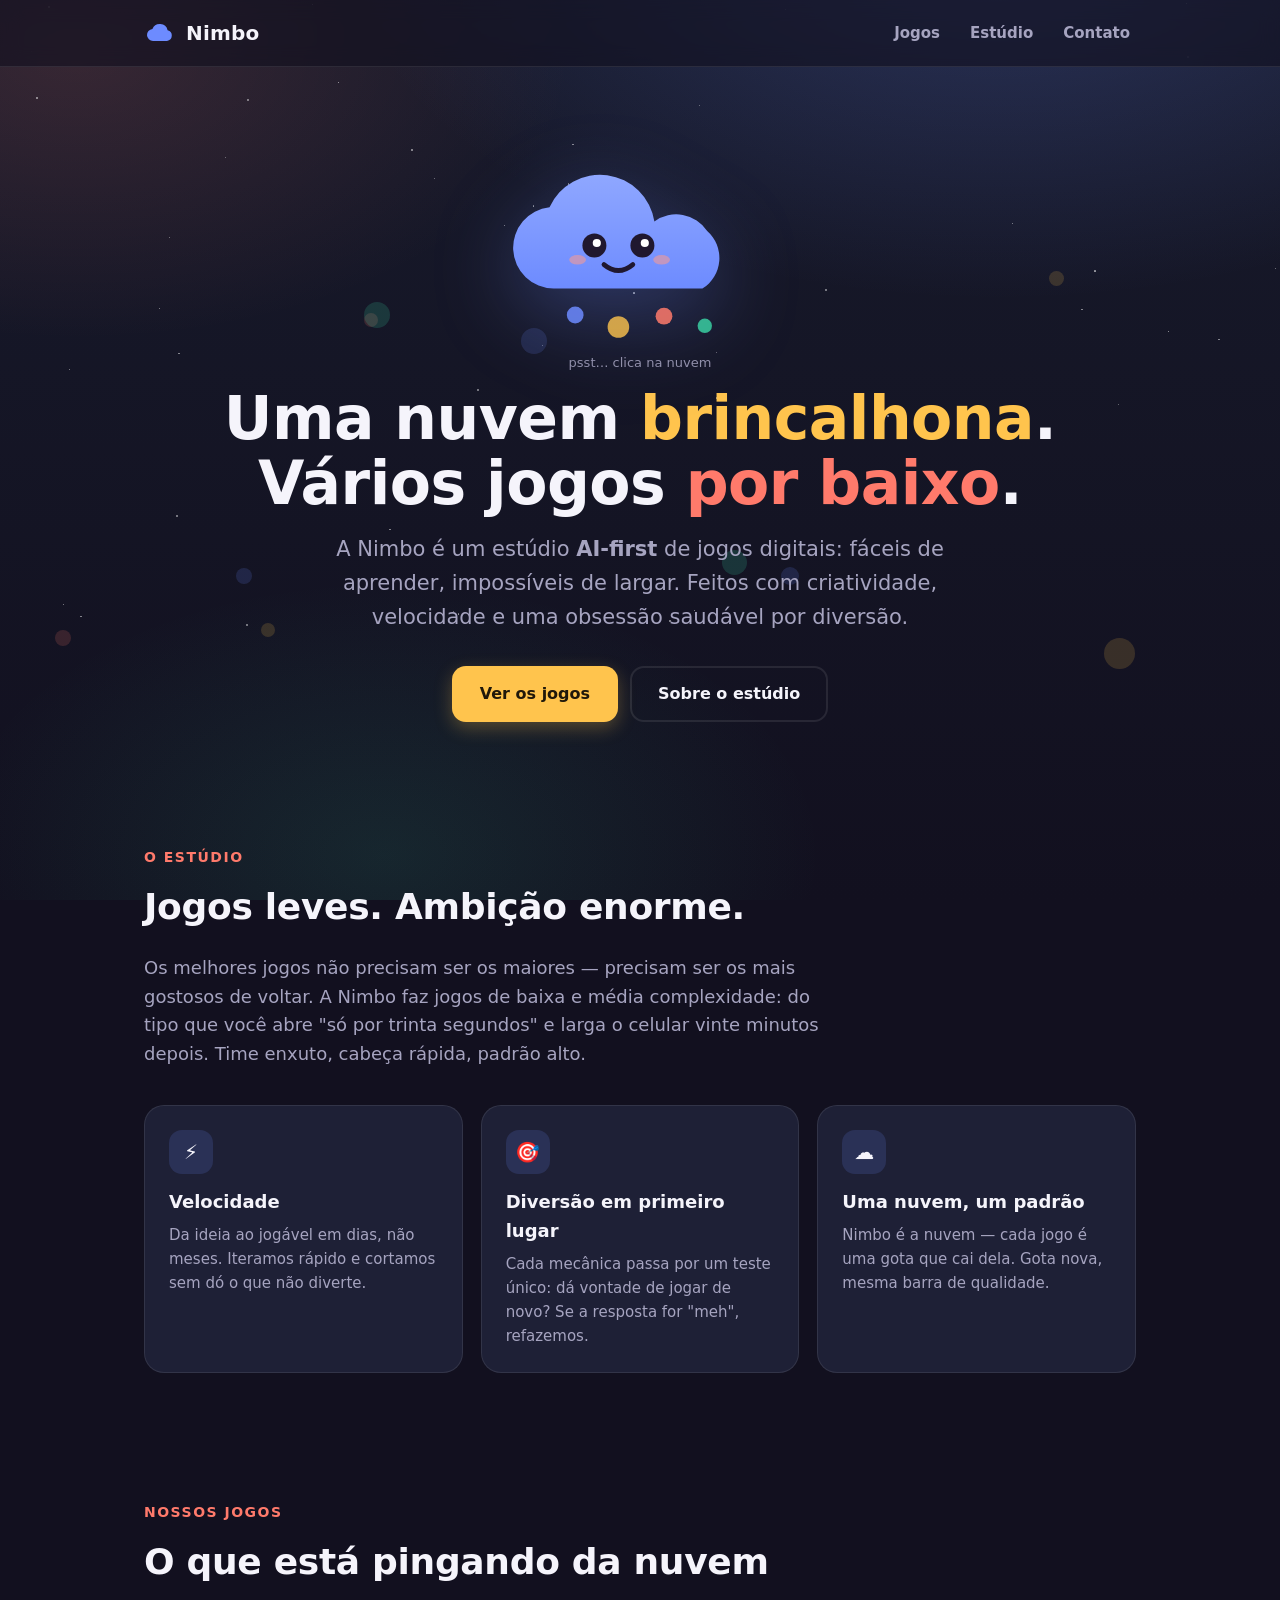
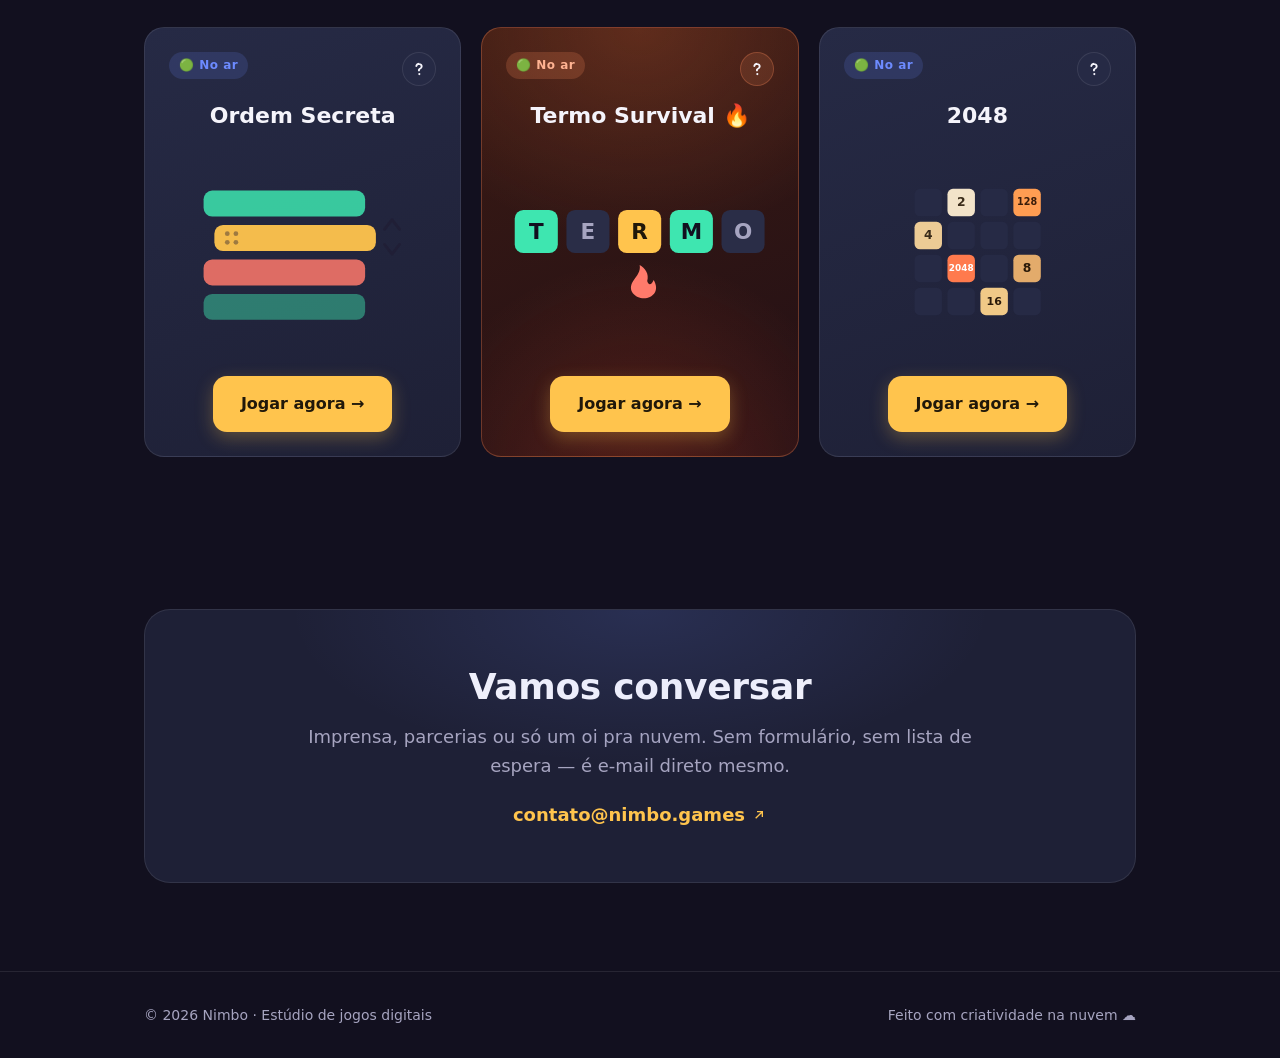
==== commit 07c0c4b7: "Home: remove card "Tres gotas pingando" (next-card) + CSS/JS mortos Co-Authored-By: Claude Opus 4.8 " ====
--- a/public/index.html
+++ b/public/index.html
@@ -191,19 +191,6 @@
     .game-inner{min-height:480px;}
     .flip-btn{width:40px;height:40px;font-size:18px;}
   }
-
-  /* ---------- next / process card ---------- */
-  .next-card{background:var(--surface);border:1px dashed var(--border);border-radius:var(--radius);
-    padding:26px;position:relative;transition:border-color .18s;}
-  .next-card:hover{border-color:rgba(109,139,255,.4);}
-  .next-card .tag{display:inline-block;font-size:12px;font-weight:700;letter-spacing:.5px;
-    padding:4px 10px;border-radius:999px;background:var(--surface-2);color:var(--muted);margin-bottom:14px;}
-  .next-card h3{margin:0 0 10px;font-size:20px;}
-  .next-card p{color:var(--muted);margin:0 0 16px;font-size:15px;}
-  .next-card ul{margin:0;padding:0;list-style:none;display:grid;gap:9px;}
-  .next-card li{display:flex;gap:10px;align-items:flex-start;color:var(--muted);font-size:14px;}
-  .next-card li .dot{flex:none;width:7px;height:7px;border-radius:50%;background:var(--mint);margin-top:7px;opacity:.9;}
-  .next-card li strong{color:var(--text);font-weight:700;}
 
   /* ---------- contact ---------- */
   .contact{text-align:center;background:var(--surface);border:1px solid var(--border);border-radius:26px;padding:48px 24px;margin:24px 0;position:relative;overflow:hidden;}
@@ -483,16 +470,6 @@
           </div>
         </article>
 
-        <article class="next-card" aria-labelledby="next-h">
-          <span class="tag">Como escolhemos o próximo</span>
-          <h3 id="next-h">Três gotas pingando</h3>
-          <p>Já são três jogos caindo da nuvem. A próxima gota só pinga aqui quando os dados dos primeiros disserem que vale — sem promessa de data, sem enrolação.</p>
-          <ul>
-            <li><span class="dot" aria-hidden="true"></span> <span><strong>Critério:</strong> baixa/média complexidade, alta rejogabilidade.</span></li>
-            <li><span class="dot" aria-hidden="true"></span> <span><strong>Processo:</strong> validado com dados reais do primeiro jogo antes de escolher o segundo.</span></li>
-            <li><span class="dot" aria-hidden="true"></span> <span><strong>Marca:</strong> mesma nuvem, qualidade constante — sem pressa por volume.</span></li>
-          </ul>
-        </article>
       </div>
     </div>
   </section>
@@ -717,7 +694,6 @@
     // seções que o guia observa, na ordem em que aparecem na página
     var sections = [
       { el: document.getElementById('estudio'), mood: 'happy', text: 'diversão em 1º lugar ✨' },
-      { el: document.querySelector('.next-card'), mood: 'think', text: 'hmm… qual vai ser a próxima gota? 🤔' },
       { el: document.querySelector('.game'), mood: 'hop', text: 'joga o Ordem Secreta! 🔀' },
       { el: document.getElementById('contato'), mood: 'wave', text: 'manda um oi: contato@nimbo.games ☁️' }
     ].filter(function(s){ return !!s.el; });
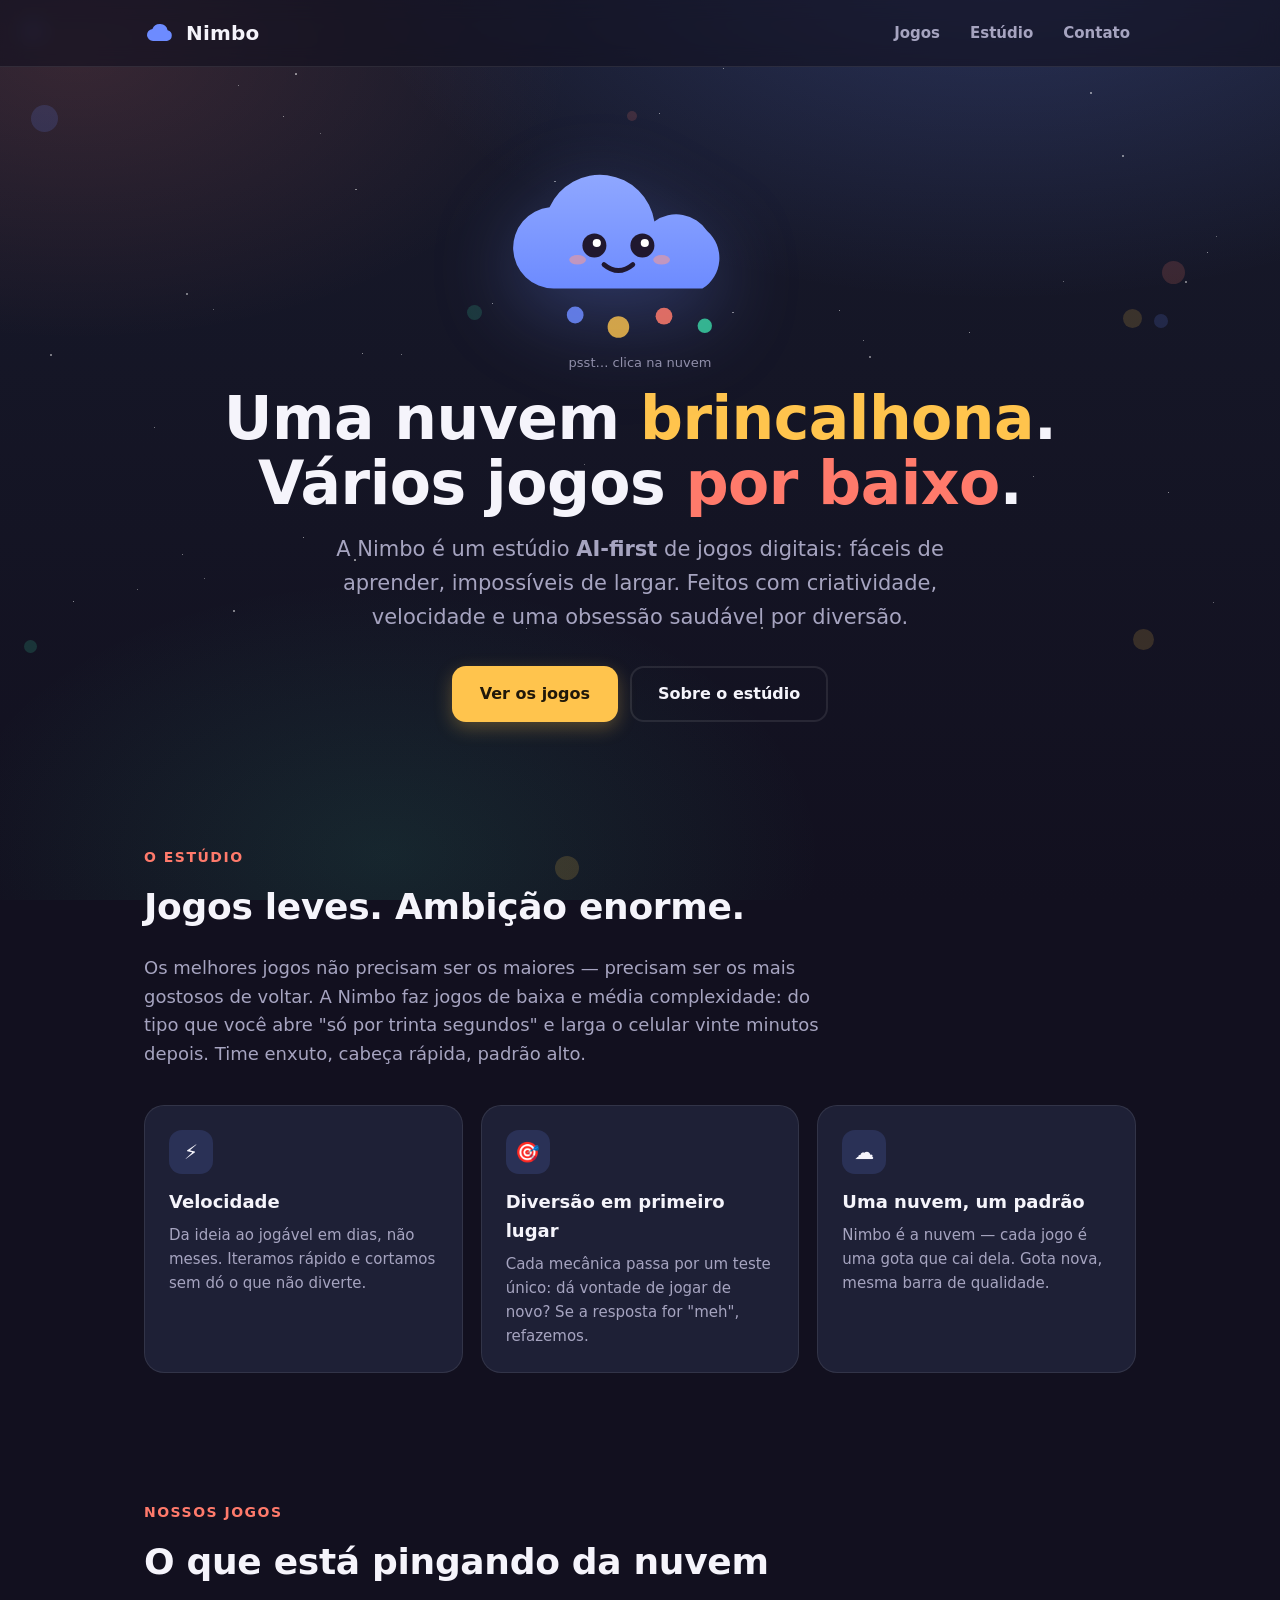
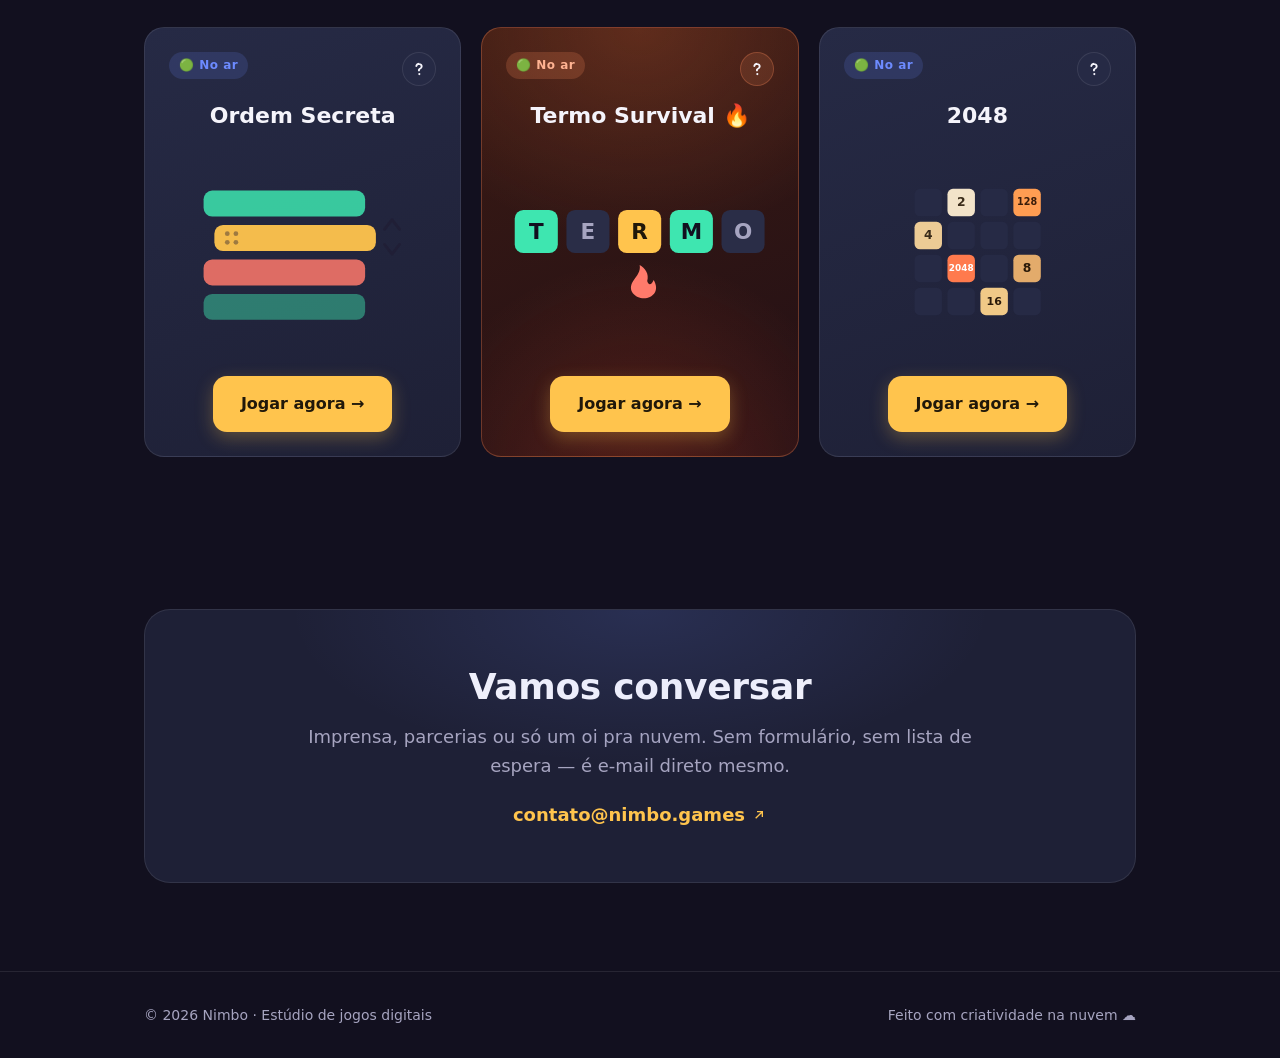
==== commit b21f2629: "Home: atualiza comentario que citava next-card removido Co-Authored-By: Claude Opus 4.8 <noreply@ant" ====
--- a/public/index.html
+++ b/public/index.html
@@ -700,10 +700,10 @@
 
     if (!sections.length) return;
 
-    // .game e .next-card ficam lado a lado no mesmo grid — em telas largas os dois
-    // podem estar >=40% visíveis ao mesmo tempo. Pra não flicker entre dois moods no
-    // mesmo lote de entries, prioriza sempre a seção mais "avançada" (última da lista
-    // que está intersectando), lendo o estado atual de todas via getBoundingClientRect.
+    // várias seções observadas podem estar >=40% visíveis ao mesmo tempo em telas
+    // largas. Pra não flicker entre dois moods no mesmo lote de entries, prioriza
+    // sempre a seção mais "avançada" (última da lista que está intersectando),
+    // lendo o estado atual de todas via getBoundingClientRect.
     function currentlyVisible(el, threshold){
       var r = el.getBoundingClientRect();
       var vh = window.innerHeight || document.documentElement.clientHeight;
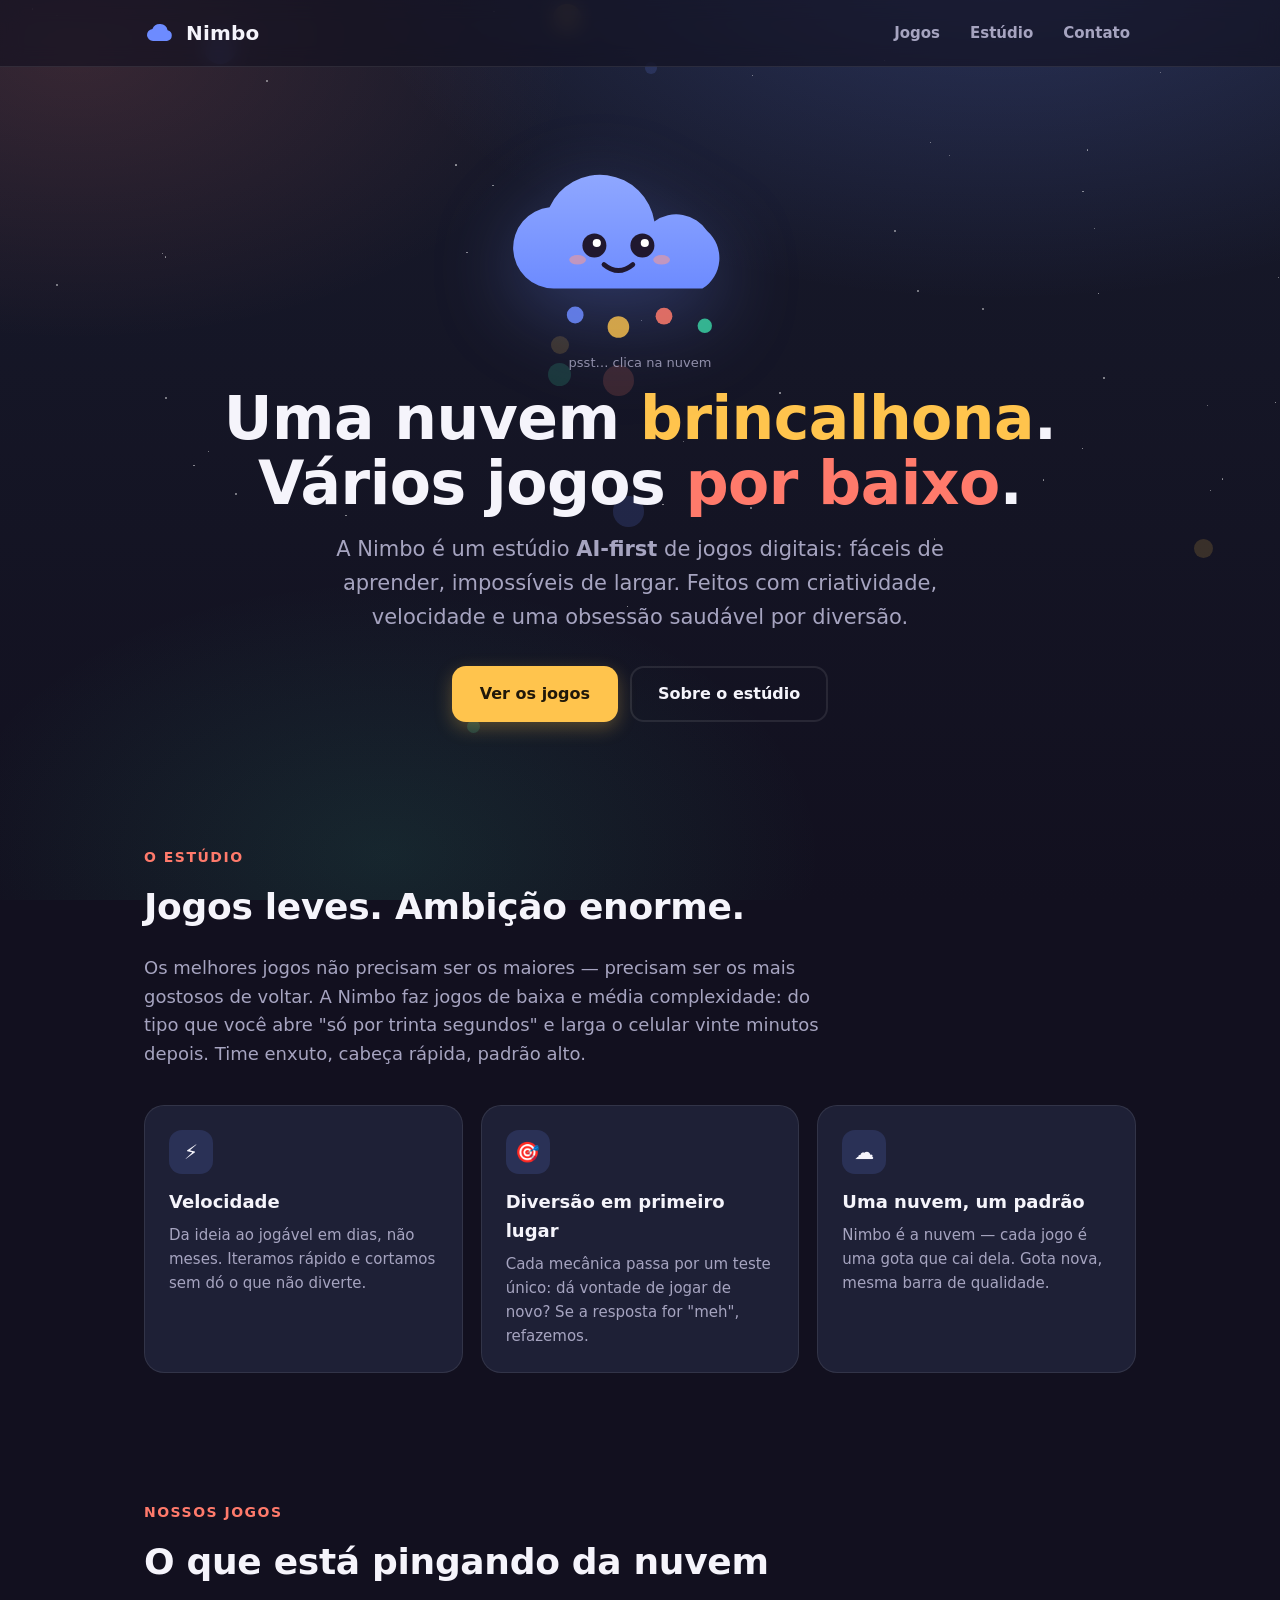
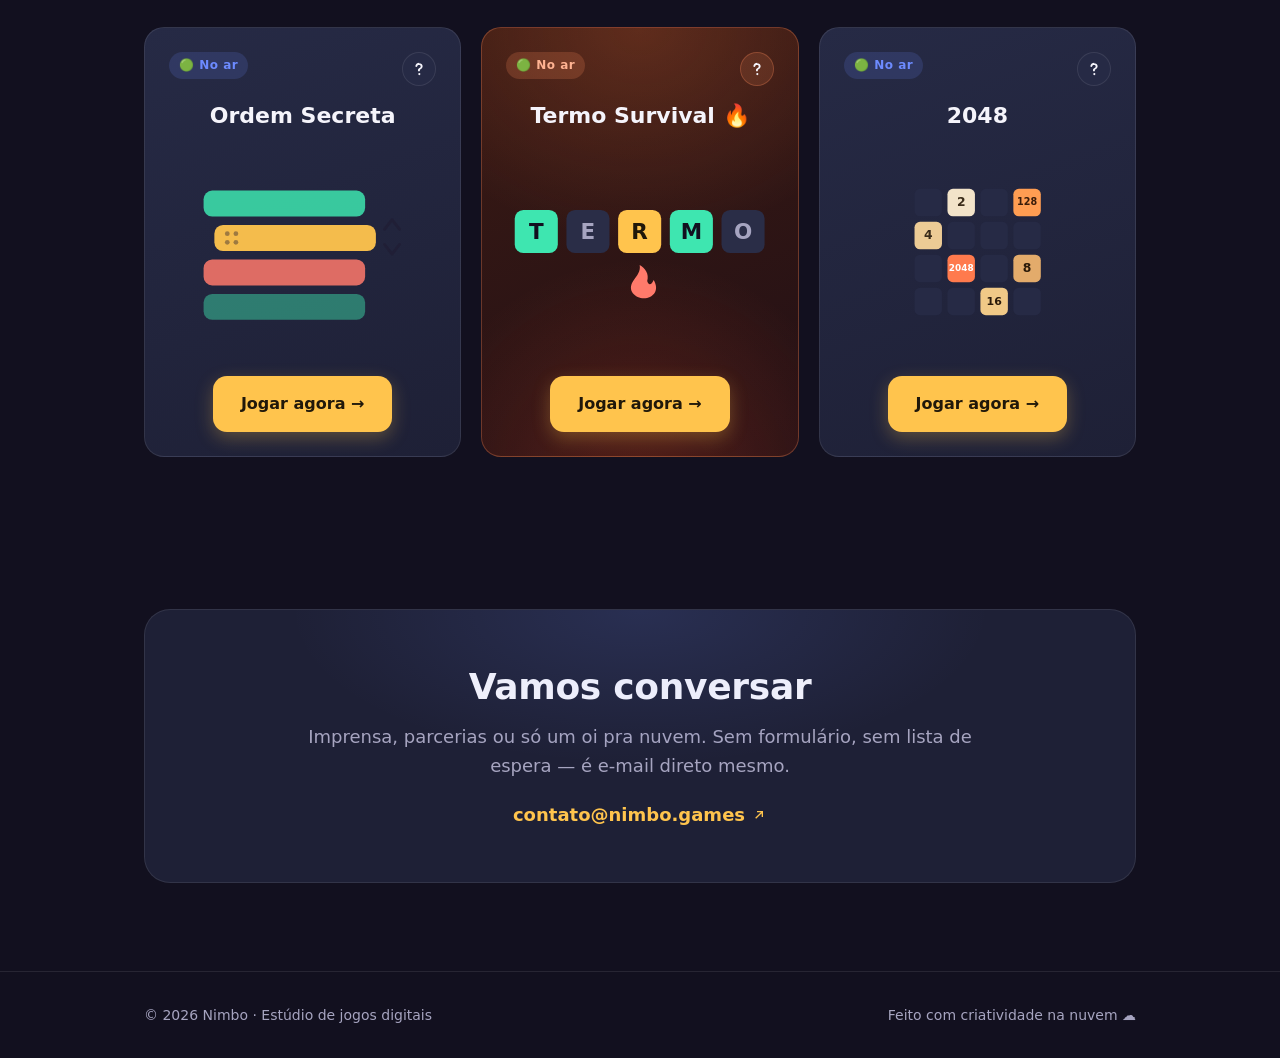
==== commit 6794181c: "Nuvem-guia clicável + jogo sugerido gira por hora - A mascote-guia (canto inferior direito) agora na" ====
--- a/public/index.html
+++ b/public/index.html
@@ -209,10 +209,13 @@
   .cloud-guide{position:fixed;right:28px;bottom:28px;width:112px;z-index:5;
     opacity:0;transform:translateY(12px) scale(.9);pointer-events:none;
     transition:opacity .4s ease,transform .4s cubic-bezier(.34,1.56,.64,1);}
-  .cloud-guide.show{opacity:1;transform:translateY(0) scale(1);pointer-events:auto;}
+  .cloud-guide.show{opacity:1;transform:translateY(0) scale(1);pointer-events:auto;cursor:pointer;}
   .cloud-guide.hop{animation:guideHop 1.1s cubic-bezier(.34,1.56,.64,1) infinite;}
   @keyframes guideHop{0%,100%{transform:translateY(0) scale(1)}30%{transform:translateY(-10px) scale(1.02,.97)}50%{transform:translateY(0) scale(.97,1.03)}}
-  .cloud-guide svg{width:100%;display:block;filter:drop-shadow(0 10px 22px rgba(109,139,255,.4));}
+  .cloud-guide svg{width:100%;display:block;filter:drop-shadow(0 10px 22px rgba(109,139,255,.4));transition:filter .2s ease,transform .2s ease;}
+  .cloud-guide.show:hover svg,.cloud-guide.show:focus-visible svg{filter:drop-shadow(0 16px 30px rgba(109,139,255,.55));transform:scale(1.05);}
+  .cloud-guide:focus-visible{outline:none;}
+  .cloud-guide.show:focus-visible .guide-bubble{border-color:var(--accent);box-shadow:0 0 0 3px rgba(109,139,255,.35),0 6px 18px rgba(20,20,40,.12);}
   .cloud-guide .guide-bubble{position:absolute;right:calc(100% + 14px);bottom:14px;white-space:nowrap;
     background:var(--surface);border:1px solid var(--border);padding:8px 16px;border-radius:14px;
     font-size:14px;font-weight:600;color:var(--text);margin:0;opacity:0;transition:opacity .3s ease .1s;
@@ -491,7 +494,7 @@
 </main>
 
 <!-- mascote-guia: absorve o antigo .cloud-peek. Acompanha a rolagem, muda de mood por seção. -->
-<div class="cloud-guide" id="cloudGuide">
+<div class="cloud-guide" id="cloudGuide" role="button" tabindex="0" aria-label="Sugestão da nuvem">
   <button class="guide-dismiss" id="guideDismiss" type="button" aria-label="Esconder a nuvem-guia">×</button>
   <span class="guide-bubble" id="guideBubble" aria-hidden="true"></span>
   <svg viewBox="0 0 300 170" aria-hidden="true">
@@ -680,22 +683,43 @@
 
     var dismissed = false;
     if (dismissBtn){
-      dismissBtn.addEventListener('click', function(){
+      dismissBtn.addEventListener('click', function(e){
+        e.stopPropagation();
         dismissed = true;
         guide.classList.remove('show');
       });
     }
 
+    // rotação horária: a cada hora a nuvem destaca um jogo diferente (dos que estão no ar)
+    var GAMES = [
+      { href: '/ordem-secreta',  label: 'Ordem Secreta',  emoji: '🔀' },
+      { href: '/termo-survival', label: 'Termo Survival', emoji: '🔤' },
+      { href: '/2048',           label: '2048',           emoji: '🔢' }
+    ];
+    var game = GAMES[new Date().getHours() % GAMES.length];
+
+    // alvo atual do clique na nuvem — atualizado conforme a seção visível
+    var currentAction = null;
+    function goTo(url){ window.location.href = url; }
+    function scrollToId(id){ var el = document.getElementById(id); if (el) el.scrollIntoView({ behavior: reduceMotion ? 'auto' : 'smooth' }); }
+
     function reveal(){
       if (dismissed) return;
       guide.classList.add('show');
     }
 
-    // seções que o guia observa, na ordem em que aparecem na página
+    // seções que o guia observa, na ordem em que aparecem na página.
+    // cada uma define o que acontece ao clicar/apertar Enter na nuvem.
     var sections = [
-      { el: document.getElementById('estudio'), mood: 'happy', text: 'diversão em 1º lugar ✨' },
-      { el: document.querySelector('.game'), mood: 'hop', text: 'joga o Ordem Secreta! 🔀' },
-      { el: document.getElementById('contato'), mood: 'wave', text: 'manda um oi: contato@nimbo.games ☁️' }
+      { el: document.getElementById('estudio'), mood: 'happy',
+        text: 'diversão em 1º lugar ✨', aria: 'Ver os jogos da Nimbo',
+        action: function(){ scrollToId('jogos'); } },
+      { el: document.querySelector('.game'), mood: 'hop',
+        text: 'joga o ' + game.label + '! ' + game.emoji, aria: 'Jogar ' + game.label,
+        action: function(){ goTo(game.href); } },
+      { el: document.getElementById('contato'), mood: 'wave',
+        text: 'manda um oi: contato@nimbo.games ☁️', aria: 'Enviar e-mail para contato@nimbo.games',
+        action: function(){ goTo('mailto:contato@nimbo.games'); } }
     ].filter(function(s){ return !!s.el; });
 
     if (!sections.length) return;
@@ -722,8 +746,23 @@
       reveal();
       setMood(winner.mood);
       say(winner.text);
+      currentAction = winner.action;
+      guide.setAttribute('aria-label', winner.aria);
     }, { threshold: 0.4 });
     sections.forEach(function(s){ io.observe(s.el); });
+
+    // clique / Enter / Espaço na nuvem → executa a ação da seção visível
+    function trigger(){ if (currentAction && guide.classList.contains('show')) currentAction(); }
+    guide.addEventListener('click', function(e){
+      if (dismissBtn && (e.target === dismissBtn || dismissBtn.contains(e.target))) return;
+      trigger();
+    });
+    guide.addEventListener('keydown', function(e){
+      if (e.key === 'Enter' || e.key === ' ' || e.key === 'Spacebar'){
+        e.preventDefault();
+        trigger();
+      }
+    });
 
     // some de volta ao topo do hero — evita concorrer com a nuvem principal
     var heroIo = new IntersectionObserver(function(entries){
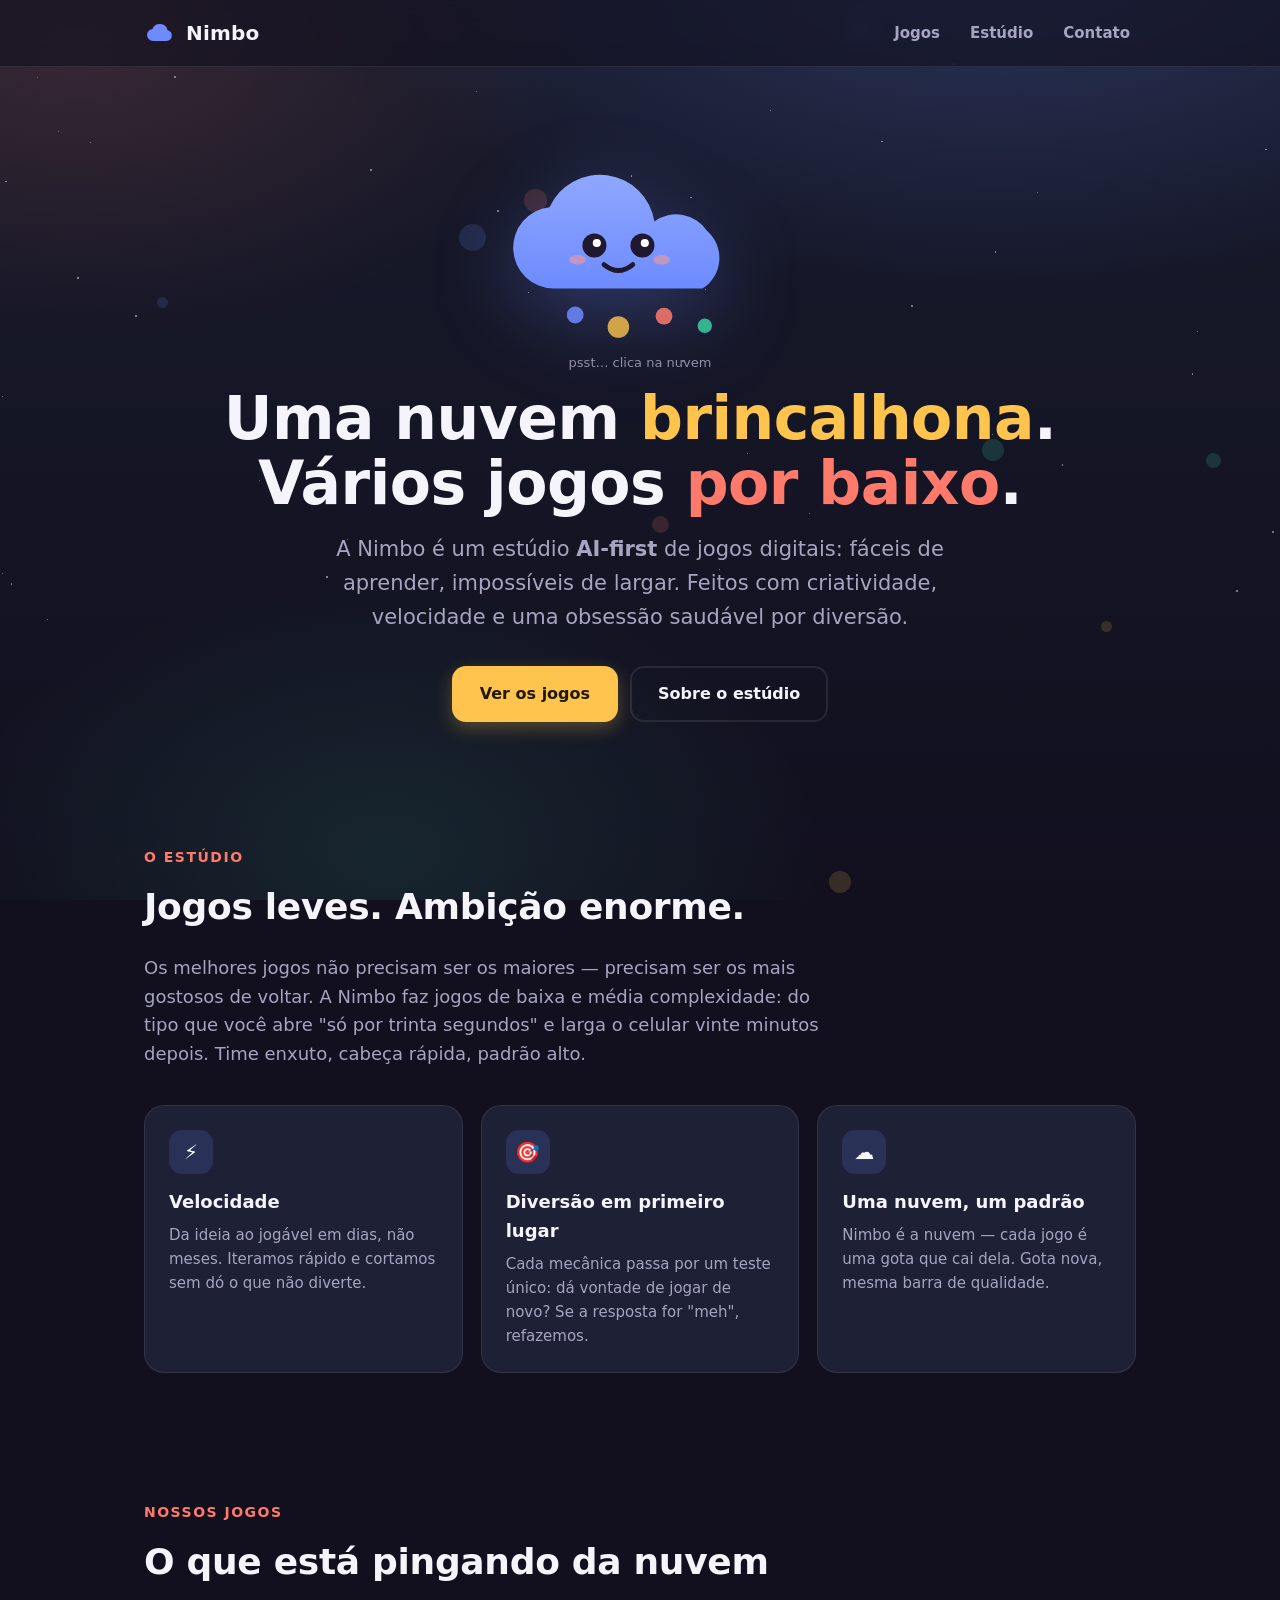
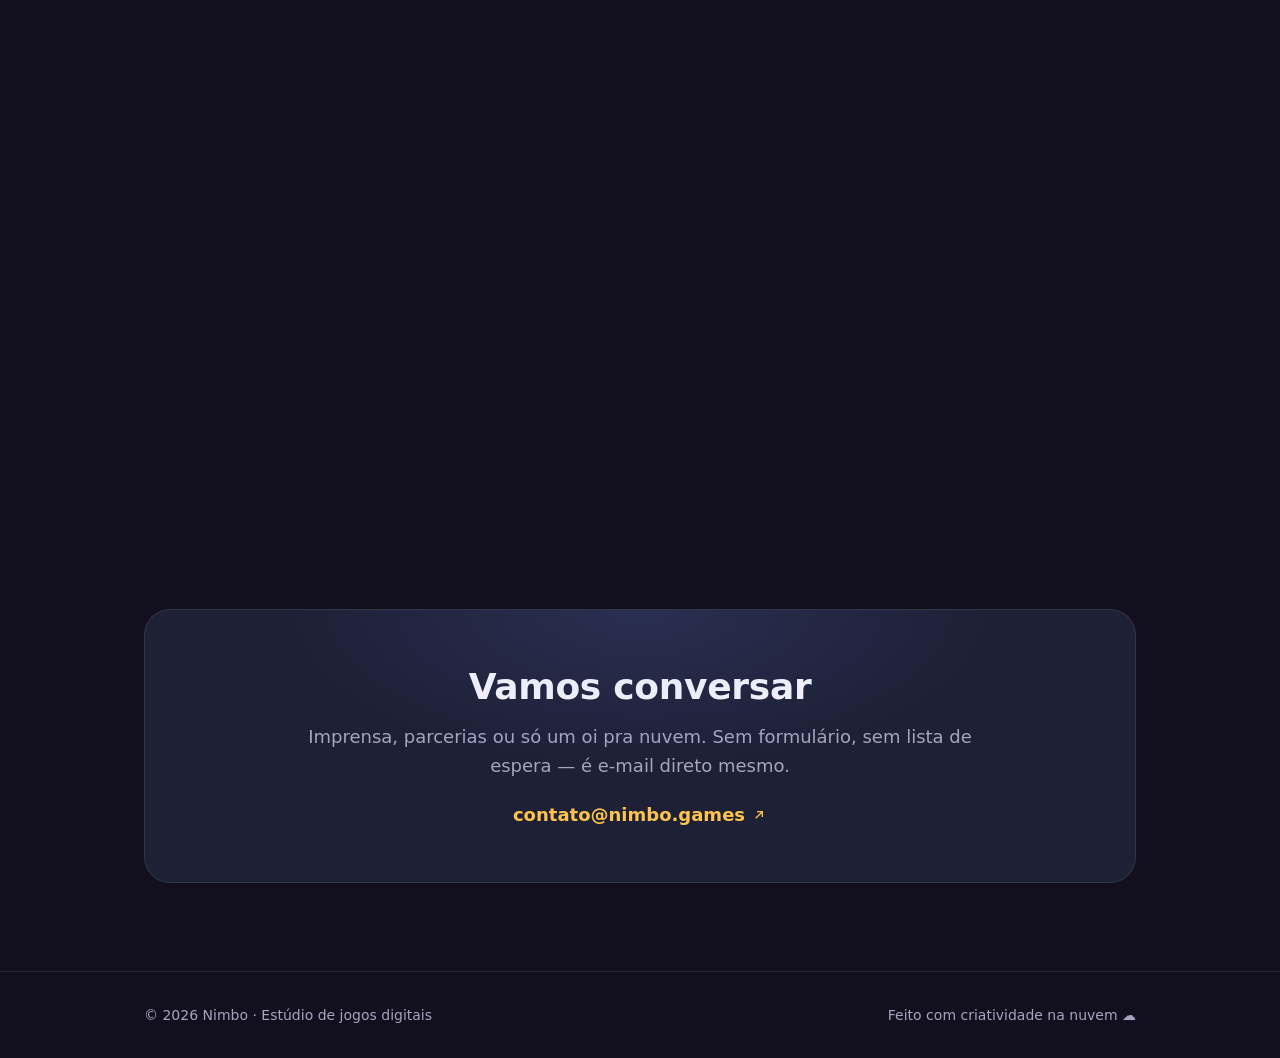
==== commit 45760de5: "Nuvem-guia: link clicável passa da nuvem para o balão de sugestão - Balão de texto vira <a> real (o " ====
--- a/public/index.html
+++ b/public/index.html
@@ -209,18 +209,21 @@
   .cloud-guide{position:fixed;right:28px;bottom:28px;width:112px;z-index:5;
     opacity:0;transform:translateY(12px) scale(.9);pointer-events:none;
     transition:opacity .4s ease,transform .4s cubic-bezier(.34,1.56,.64,1);}
-  .cloud-guide.show{opacity:1;transform:translateY(0) scale(1);pointer-events:auto;cursor:pointer;}
+  .cloud-guide.show{opacity:1;transform:translateY(0) scale(1);pointer-events:auto;}
   .cloud-guide.hop{animation:guideHop 1.1s cubic-bezier(.34,1.56,.64,1) infinite;}
   @keyframes guideHop{0%,100%{transform:translateY(0) scale(1)}30%{transform:translateY(-10px) scale(1.02,.97)}50%{transform:translateY(0) scale(.97,1.03)}}
-  .cloud-guide svg{width:100%;display:block;filter:drop-shadow(0 10px 22px rgba(109,139,255,.4));transition:filter .2s ease,transform .2s ease;}
-  .cloud-guide.show:hover svg,.cloud-guide.show:focus-visible svg{filter:drop-shadow(0 16px 30px rgba(109,139,255,.55));transform:scale(1.05);}
-  .cloud-guide:focus-visible{outline:none;}
-  .cloud-guide.show:focus-visible .guide-bubble{border-color:var(--accent);box-shadow:0 0 0 3px rgba(109,139,255,.35),0 6px 18px rgba(20,20,40,.12);}
+  .cloud-guide svg{width:100%;display:block;filter:drop-shadow(0 10px 22px rgba(109,139,255,.4));}
+  /* o BALÃO de texto é o link clicável (não a nuvem) */
   .cloud-guide .guide-bubble{position:absolute;right:calc(100% + 14px);bottom:14px;white-space:nowrap;
+    text-decoration:none;cursor:pointer;
     background:var(--surface);border:1px solid var(--border);padding:8px 16px;border-radius:14px;
-    font-size:14px;font-weight:600;color:var(--text);margin:0;opacity:0;transition:opacity .3s ease .1s;
+    font-size:14px;font-weight:600;color:var(--text);margin:0;opacity:0;
+    transition:opacity .3s ease .1s,transform .18s ease,border-color .18s ease,box-shadow .18s ease;
     box-shadow:0 6px 18px rgba(20,20,40,.12);pointer-events:none;}
-  .cloud-guide.show .guide-bubble{opacity:1;}
+  .cloud-guide.show .guide-bubble{opacity:1;pointer-events:auto;}
+  .cloud-guide.show .guide-bubble:hover,.cloud-guide.show .guide-bubble:focus-visible{
+    transform:translateY(-2px);border-color:var(--accent);color:var(--accent);outline:none;
+    box-shadow:0 0 0 3px rgba(109,139,255,.28),0 10px 22px rgba(20,20,40,.16);}
   .cloud-guide .guide-dismiss{position:absolute;left:-10px;top:-10px;width:26px;height:26px;border-radius:50%;
     background:var(--surface-2);border:1px solid var(--border);color:var(--muted);font-size:15px;line-height:1;
     display:grid;place-items:center;cursor:pointer;opacity:0;transition:opacity .2s ease;pointer-events:none;}
@@ -494,9 +497,9 @@
 </main>
 
 <!-- mascote-guia: absorve o antigo .cloud-peek. Acompanha a rolagem, muda de mood por seção. -->
-<div class="cloud-guide" id="cloudGuide" role="button" tabindex="0" aria-label="Sugestão da nuvem">
+<div class="cloud-guide" id="cloudGuide">
   <button class="guide-dismiss" id="guideDismiss" type="button" aria-label="Esconder a nuvem-guia">×</button>
-  <span class="guide-bubble" id="guideBubble" aria-hidden="true"></span>
+  <a class="guide-bubble" id="guideBubble" href="#jogos"></a>
   <svg viewBox="0 0 300 170" aria-hidden="true">
     <path fill="url(#cg)" d="M78 118a34 34 0 0 1-3.4-67.8A46 46 0 0 1 162 62a31 31 0 0 1 44 8 30 30 0 0 1-4 48z"/>
     <g id="guideFace">
@@ -698,9 +701,6 @@
     ];
     var game = GAMES[new Date().getHours() % GAMES.length];
 
-    // alvo atual do clique na nuvem — atualizado conforme a seção visível
-    var currentAction = null;
-    function goTo(url){ window.location.href = url; }
     function scrollToId(id){ var el = document.getElementById(id); if (el) el.scrollIntoView({ behavior: reduceMotion ? 'auto' : 'smooth' }); }
 
     function reveal(){
@@ -709,17 +709,14 @@
     }
 
     // seções que o guia observa, na ordem em que aparecem na página.
-    // cada uma define o que acontece ao clicar/apertar Enter na nuvem.
+    // cada uma define o LINK do balão de sugestão (o texto é o clicável).
     var sections = [
       { el: document.getElementById('estudio'), mood: 'happy',
-        text: 'diversão em 1º lugar ✨', aria: 'Ver os jogos da Nimbo',
-        action: function(){ scrollToId('jogos'); } },
+        text: 'diversão em 1º lugar ✨', href: '#jogos' },
       { el: document.querySelector('.game'), mood: 'hop',
-        text: 'joga o ' + game.label + '! ' + game.emoji, aria: 'Jogar ' + game.label,
-        action: function(){ goTo(game.href); } },
+        text: 'joga o ' + game.label + '! ' + game.emoji, href: game.href },
       { el: document.getElementById('contato'), mood: 'wave',
-        text: 'manda um oi: contato@nimbo.games ☁️', aria: 'Enviar e-mail para contato@nimbo.games',
-        action: function(){ goTo('mailto:contato@nimbo.games'); } }
+        text: 'manda um oi: contato@nimbo.games ☁️', href: 'mailto:contato@nimbo.games' }
     ].filter(function(s){ return !!s.el; });
 
     if (!sections.length) return;
@@ -746,23 +743,21 @@
       reveal();
       setMood(winner.mood);
       say(winner.text);
-      currentAction = winner.action;
-      guide.setAttribute('aria-label', winner.aria);
+      if (bubble) bubble.setAttribute('href', winner.href);
     }, { threshold: 0.4 });
     sections.forEach(function(s){ io.observe(s.el); });
 
-    // clique / Enter / Espaço na nuvem → executa a ação da seção visível
-    function trigger(){ if (currentAction && guide.classList.contains('show')) currentAction(); }
-    guide.addEventListener('click', function(e){
-      if (dismissBtn && (e.target === dismissBtn || dismissBtn.contains(e.target))) return;
-      trigger();
-    });
-    guide.addEventListener('keydown', function(e){
-      if (e.key === 'Enter' || e.key === ' ' || e.key === 'Spacebar'){
-        e.preventDefault();
-        trigger();
-      }
-    });
+    // o balão é um <a> nativo: jogo e e-mail funcionam sozinhos. Só interceptamos
+    // âncoras (#jogos) pra rolar suave em vez do salto padrão.
+    if (bubble){
+      bubble.addEventListener('click', function(e){
+        var href = bubble.getAttribute('href') || '';
+        if (href.charAt(0) === '#'){
+          var target = document.getElementById(href.slice(1));
+          if (target){ e.preventDefault(); scrollToId(href.slice(1)); }
+        }
+      });
+    }
 
     // some de volta ao topo do hero — evita concorrer com a nuvem principal
     var heroIo = new IntersectionObserver(function(entries){
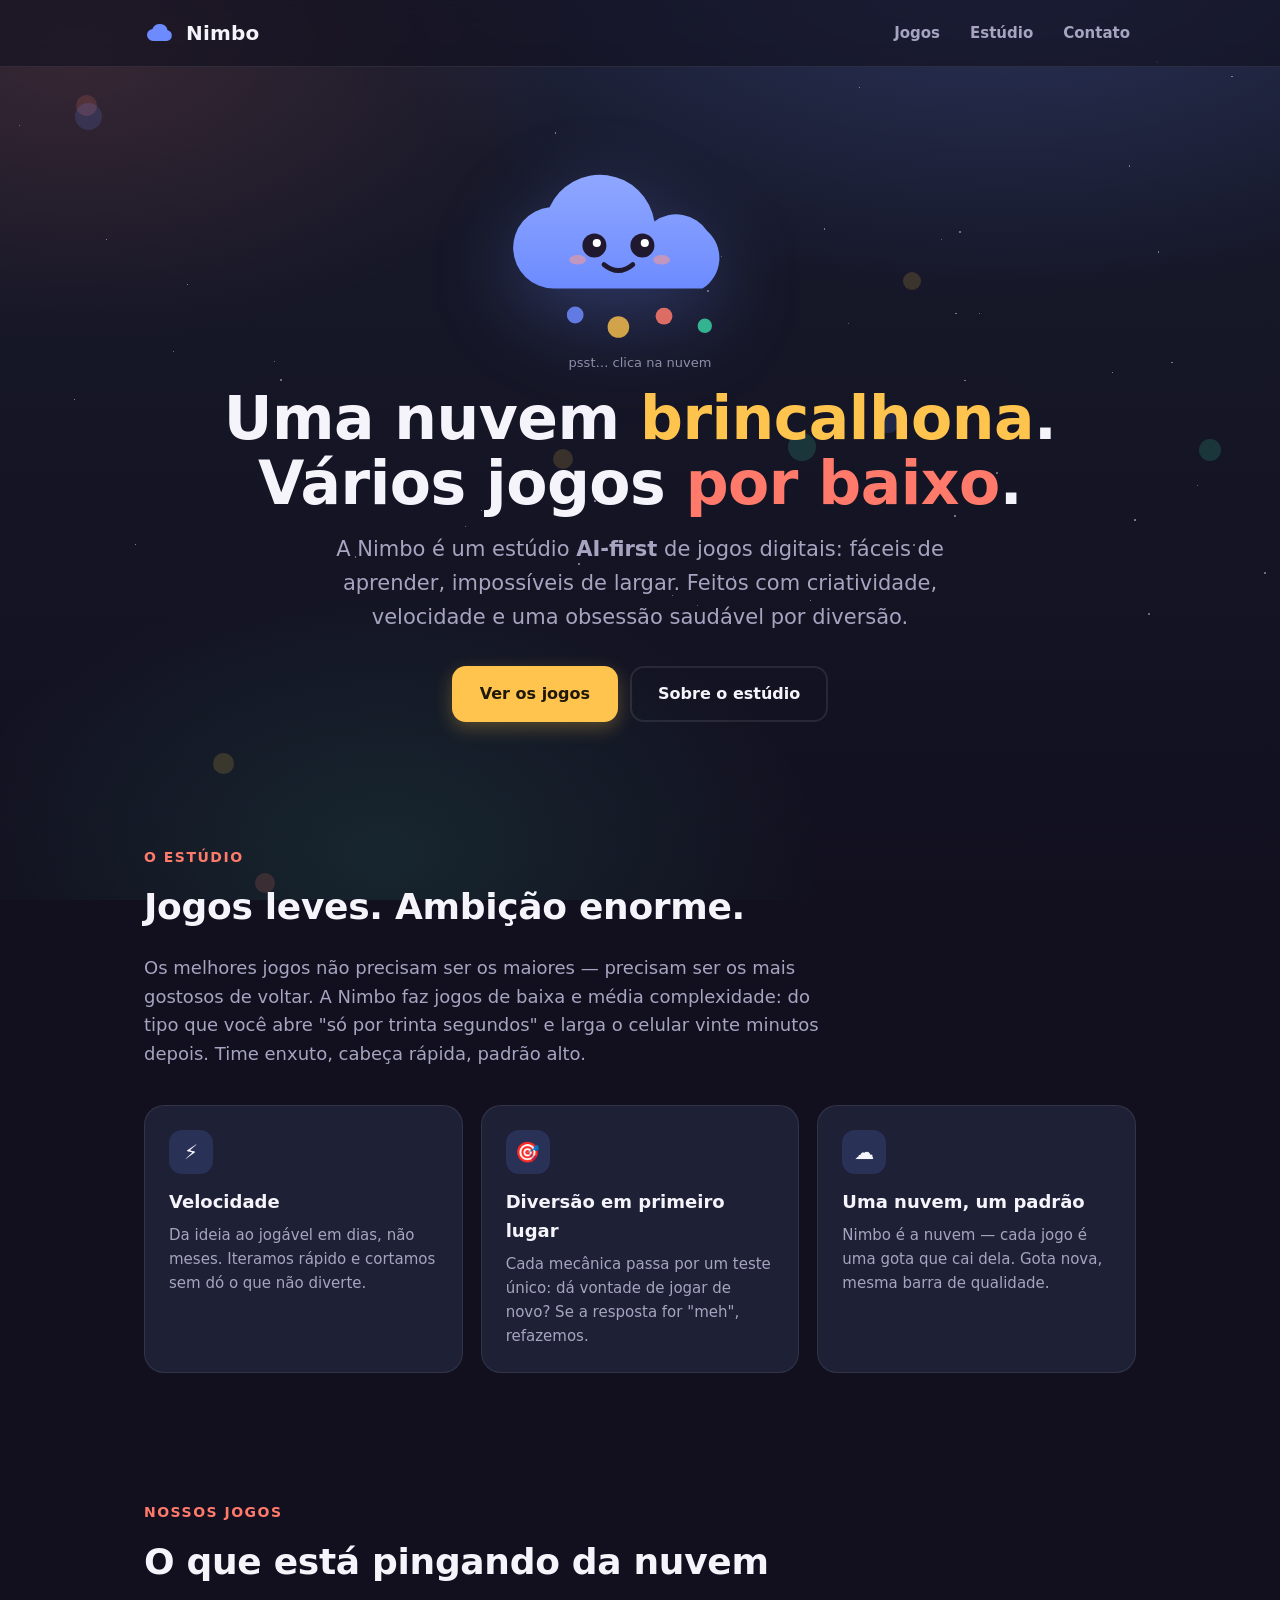
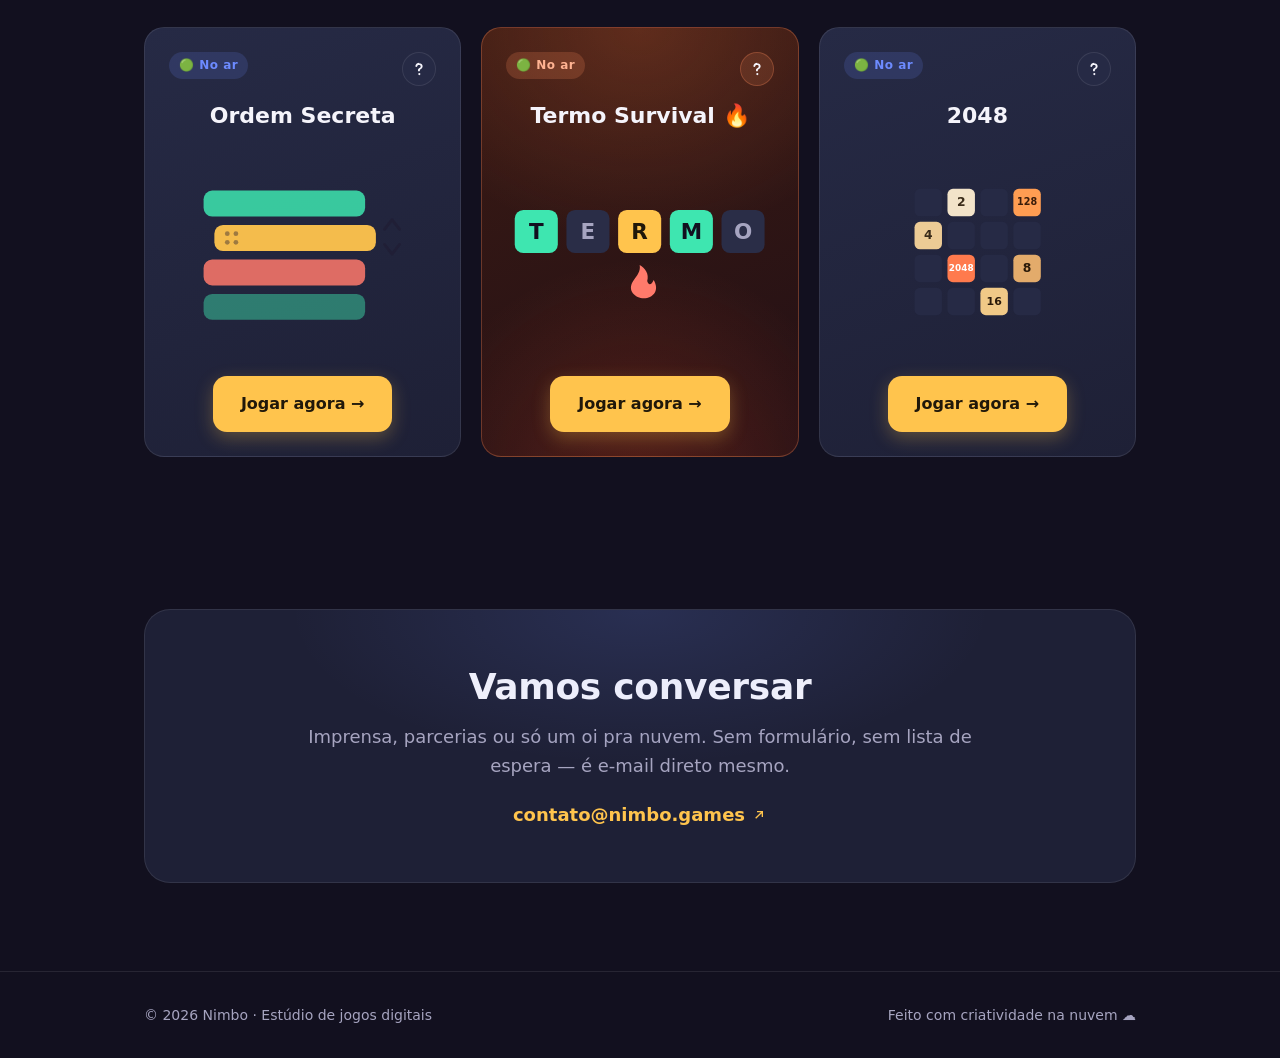
==== commit 07b057ef: "Nuvens brincalhonas: 5 microinterações na home 1. Balão do guia sorteia frases por seção (jogos usa " ====
--- a/public/index.html
+++ b/public/index.html
@@ -100,7 +100,7 @@
   /* ---------- hero ---------- */
   .hero{padding:80px 0 60px;text-align:center;position:relative;}
   .cloud-wrap{position:relative;width:min(360px,76vw);margin:0 auto 8px;}
-  .cloud-hero{width:100%;display:block;cursor:pointer;
+  .cloud-hero{width:100%;display:block;cursor:pointer;position:relative;z-index:1;
     filter:drop-shadow(0 20px 40px rgba(109,139,255,.3));
     animation:float 6s ease-in-out infinite;
     transition:filter .2s ease;}
@@ -108,6 +108,23 @@
   .cloud-hero:active{transform:scale(.97);}
   @keyframes float{0%,100%{transform:translateY(0) rotate(0deg)}50%{transform:translateY(-12px) rotate(-1.5deg)}}
   .cloud-hint{display:block;margin-top:2px;font-size:13px;color:var(--muted);opacity:.85;}
+
+  /* olhinhos que piscam (hero + guia) */
+  .blink{transform:scaleY(.1);transform-origin:center;transform-box:fill-box;}
+
+  /* nuvem-hero cochilando (idle) */
+  #cloudHero.sleeping #heroEyes{transform:scaleY(.1);transform-origin:center;transform-box:fill-box;}
+  .cloud-zzz{position:absolute;top:2%;right:6%;font-size:15px;font-weight:700;color:var(--muted);
+    opacity:0;pointer-events:none;letter-spacing:1px;z-index:2;transition:opacity .3s ease;}
+  .cloud-wrap.napping .cloud-zzz{opacity:.8;animation:zzzFloat 2.6s ease-in-out infinite;}
+  @keyframes zzzFloat{0%{transform:translateY(0);opacity:0;}15%{opacity:.8;}100%{transform:translateY(-16px);opacity:0;}}
+
+  /* sol suave espiando atrás da nuvem-hero (só de dia) */
+  .sky-sun{position:absolute;top:-6%;right:2%;width:46%;aspect-ratio:1;border-radius:50%;z-index:0;
+    background:radial-gradient(circle, rgba(255,196,77,.55), rgba(255,196,77,.18) 55%, transparent 75%);
+    filter:blur(6px);opacity:0;transition:opacity .4s ease;pointer-events:none;}
+  body.is-day .sky-sun{opacity:1;}
+  body.is-night .star{opacity:.9;}
   .hero h1{font-size:clamp(34px,6vw,60px);line-height:1.08;margin:.2em 0 .3em;font-weight:800;letter-spacing:-.5px;}
   .hero h1 .accent{color:var(--sun);}
   .hero h1 .accent2{color:var(--coral);}
@@ -288,6 +305,8 @@
   <section class="hero">
     <div class="wrap">
       <div class="cloud-wrap">
+        <div class="sky-sun" aria-hidden="true"></div>
+        <span class="cloud-zzz" aria-hidden="true">z z Z</span>
         <svg class="cloud-hero" id="cloudHero" viewBox="0 0 300 170" role="img" aria-label="A nuvem Nimbo — clique para ver ela reagir" tabindex="0">
           <defs>
             <linearGradient id="cg" x1="0" y1="0" x2="0" y2="1">
@@ -298,10 +317,12 @@
           <path fill="url(#cg)" d="M78 118a34 34 0 0 1-3.4-67.8A46 46 0 0 1 162 62a31 31 0 0 1 44 8 30 30 0 0 1-4 48z"/>
           <!-- rosto da nuvem: olhos seguem o cursor -->
           <g id="cloudFace">
-            <circle cx="112" cy="82" r="10" fill="#20182f"/>
-            <circle cx="152" cy="82" r="10" fill="#20182f"/>
-            <circle id="eyeL" cx="114" cy="80" r="3.4" fill="#fff"/>
-            <circle id="eyeR" cx="154" cy="80" r="3.4" fill="#fff"/>
+            <g id="heroEyes">
+              <circle cx="112" cy="82" r="10" fill="#20182f"/>
+              <circle cx="152" cy="82" r="10" fill="#20182f"/>
+              <circle id="eyeL" cx="114" cy="80" r="3.4" fill="#fff"/>
+              <circle id="eyeR" cx="154" cy="80" r="3.4" fill="#fff"/>
+            </g>
             <path id="mouth" d="M120 98 q12 10 24 0" stroke="#20182f" stroke-width="4" fill="none" stroke-linecap="round"/>
             <ellipse cx="98" cy="94" rx="7" ry="4" fill="#ff9a8d" opacity=".55"/>
             <ellipse cx="168" cy="94" rx="7" ry="4" fill="#ff9a8d" opacity=".55"/>
@@ -505,10 +526,12 @@
     <g id="guideFace">
       <path id="browLPeek" d="M102 68 q10 -5 20 0" stroke="#20182f" stroke-width="3" fill="none" stroke-linecap="round" opacity="0"/>
       <path id="browRPeek" d="M142 68 q10 -5 20 0" stroke="#20182f" stroke-width="3" fill="none" stroke-linecap="round" opacity="0"/>
-      <circle id="lidLPeek" cx="112" cy="82" r="10" fill="#20182f"/>
-      <circle id="lidRPeek" cx="152" cy="82" r="10" fill="#20182f"/>
-      <circle id="eyeLPeek" cx="114" cy="80" r="3.4" fill="#fff"/>
-      <circle id="eyeRPeek" cx="154" cy="80" r="3.4" fill="#fff"/>
+      <g id="guideEyes">
+        <circle id="lidLPeek" cx="112" cy="82" r="10" fill="#20182f"/>
+        <circle id="lidRPeek" cx="152" cy="82" r="10" fill="#20182f"/>
+        <circle id="eyeLPeek" cx="114" cy="80" r="3.4" fill="#fff"/>
+        <circle id="eyeRPeek" cx="154" cy="80" r="3.4" fill="#fff"/>
+      </g>
       <path id="mouthPeek" d="M120 98 q12 10 24 0" stroke="#20182f" stroke-width="4" fill="none" stroke-linecap="round"/>
     </g>
   </svg>
@@ -561,6 +584,7 @@
     var baseL = {x:114,y:80}, baseR = {x:154,y:80}, range = 2.2;
 
     function moveEyes(clientX, clientY){
+      if (cloud.classList.contains('sleeping')) return;
       var rect = cloud.getBoundingClientRect();
       var cx = rect.left + rect.width*0.44, cy = rect.top + rect.height*0.48;
       var dx = clientX - cx, dy = clientY - cy;
@@ -581,6 +605,20 @@
     var hint = document.getElementById('cloudHint');
     if (!cloud) return;
     var audioCtx;
+
+    function updateHint(){
+      if (!hint) return;
+      var n = 0;
+      try{
+        n = parseInt(localStorage.getItem('nimbo_drops'), 10) || 0;
+      }catch(e){ n = 0; }
+      if (n > 0){
+        hint.textContent = 'você já fez chover ' + n + (n === 1 ? ' vez' : ' vezes') + ' ☁️';
+      } else {
+        hint.textContent = 'psst… clica na nuvem';
+      }
+    }
+    updateHint();
 
     function playBloop(){
       try{
@@ -619,7 +657,11 @@
     function react(){
       playBloop();
       popDrop();
-      if (hint) hint.style.visibility = 'hidden';
+      try{
+        var n = (parseInt(localStorage.getItem('nimbo_drops'), 10) || 0) + 1;
+        localStorage.setItem('nimbo_drops', n);
+      }catch(e){ /* localStorage indisponível (modo privado etc.) — segue sem contar */ }
+      updateHint();
       if (mouth){
         mouth.setAttribute('d','M120 96 q12 16 24 0');
         setTimeout(function(){ mouth.setAttribute('d','M120 98 q12 10 24 0'); }, 260);
@@ -636,6 +678,63 @@
     cloud.addEventListener('keydown', function(e){
       if (e.key === 'Enter' || e.key === ' '){ e.preventDefault(); react(); }
     });
+  })();
+
+  // olhinhos que piscam (hero + guia) — grupos independentes, intervalo aleatório
+  (function(){
+    if (reduceMotion) return;
+    var heroEyes = document.getElementById('heroEyes');
+    var guideEyes = document.getElementById('guideEyes');
+    var heroCloud = document.getElementById('cloudHero');
+
+    function scheduleBlink(group, isHero){
+      if (!group) return;
+      var delay = 3000 + Math.random() * 4000;
+      setTimeout(function(){
+        // não pisca o hero enquanto ele estiver "dormindo" (feature soneca)
+        if (!(isHero && heroCloud && heroCloud.classList.contains('sleeping'))){
+          group.classList.add('blink');
+          setTimeout(function(){ group.classList.remove('blink'); }, 110);
+        }
+        scheduleBlink(group, isHero);
+      }, delay);
+    }
+    scheduleBlink(heroEyes, true);
+    scheduleBlink(guideEyes, false);
+  })();
+
+  // nuvem-hero tira uma soneca quando ninguém mexe no site (idle)
+  (function(){
+    var cloud = document.getElementById('cloudHero');
+    var wrap = document.querySelector('.cloud-wrap');
+    if (!cloud || !wrap) return;
+    var IDLE_MS = 12000;
+    var timer = null;
+
+    function sleep(){
+      cloud.classList.add('sleeping');
+      wrap.classList.add('napping');
+    }
+    function wake(){
+      cloud.classList.remove('sleeping');
+      wrap.classList.remove('napping');
+    }
+    function resetIdle(){
+      wake();
+      if (timer) clearTimeout(timer);
+      timer = setTimeout(sleep, IDLE_MS);
+    }
+    ['pointermove','click','keydown','scroll','touchstart'].forEach(function(evt){
+      window.addEventListener(evt, resetIdle, { passive: true });
+    });
+    resetIdle();
+  })();
+
+  // humor pelo horário real: dia (sol suave) vs. noite (estrelas mais vivas)
+  (function(){
+    var h = new Date().getHours();
+    var day = h >= 6 && h < 18;
+    document.body.classList.add(day ? 'is-day' : 'is-night');
   })();
 
   // ---------------------------------------------------------------------
@@ -712,11 +811,14 @@
     // cada uma define o LINK do balão de sugestão (o texto é o clicável).
     var sections = [
       { el: document.getElementById('estudio'), mood: 'happy',
-        text: 'diversão em 1º lugar ✨', href: '#jogos' },
+        texts: ['diversão em 1º lugar ✨', 'a gente refaz até dar vontade de jogar de novo 🔁', 'zero "meh" por aqui 🌈'],
+        href: '#jogos' },
       { el: document.querySelector('.game'), mood: 'hop',
-        text: 'joga o ' + game.label + '! ' + game.emoji, href: game.href },
+        texts: ['joga o ' + game.label + '! ' + game.emoji, 'esse aqui vicia 👀', '2 min e você tá dentro ⏱️', 'bora um ' + game.label + '? ' + game.emoji],
+        href: game.href },
       { el: document.getElementById('contato'), mood: 'wave',
-        text: 'manda um oi: contato@nimbo.games ☁️', href: 'mailto:contato@nimbo.games' }
+        texts: ['manda um oi: contato@nimbo.games ☁️', 'ideia, parceria ou só um oi 👋', 'chama a gente: contato@nimbo.games'],
+        href: 'mailto:contato@nimbo.games' }
     ].filter(function(s){ return !!s.el; });
 
     if (!sections.length) return;
@@ -732,6 +834,7 @@
       return r.height > 0 && (visible / r.height) >= threshold;
     }
 
+    var lastWinnerEl = null;
     var io = new IntersectionObserver(function(entries){
       var anyRelevant = entries.some(function(e){ return e.isIntersecting; });
       if (!anyRelevant) return;
@@ -742,7 +845,11 @@
       if (!winner) return;
       reveal();
       setMood(winner.mood);
-      say(winner.text);
+      // só re-sorteia a frase quando a seção ativa MUDA — evita flicker no scroll
+      if (winner.el !== lastWinnerEl){
+        lastWinnerEl = winner.el;
+        say(winner.texts[Math.floor(Math.random() * winner.texts.length)]);
+      }
       if (bubble) bubble.setAttribute('href', winner.href);
     }, { threshold: 0.4 });
     sections.forEach(function(s){ io.observe(s.el); });
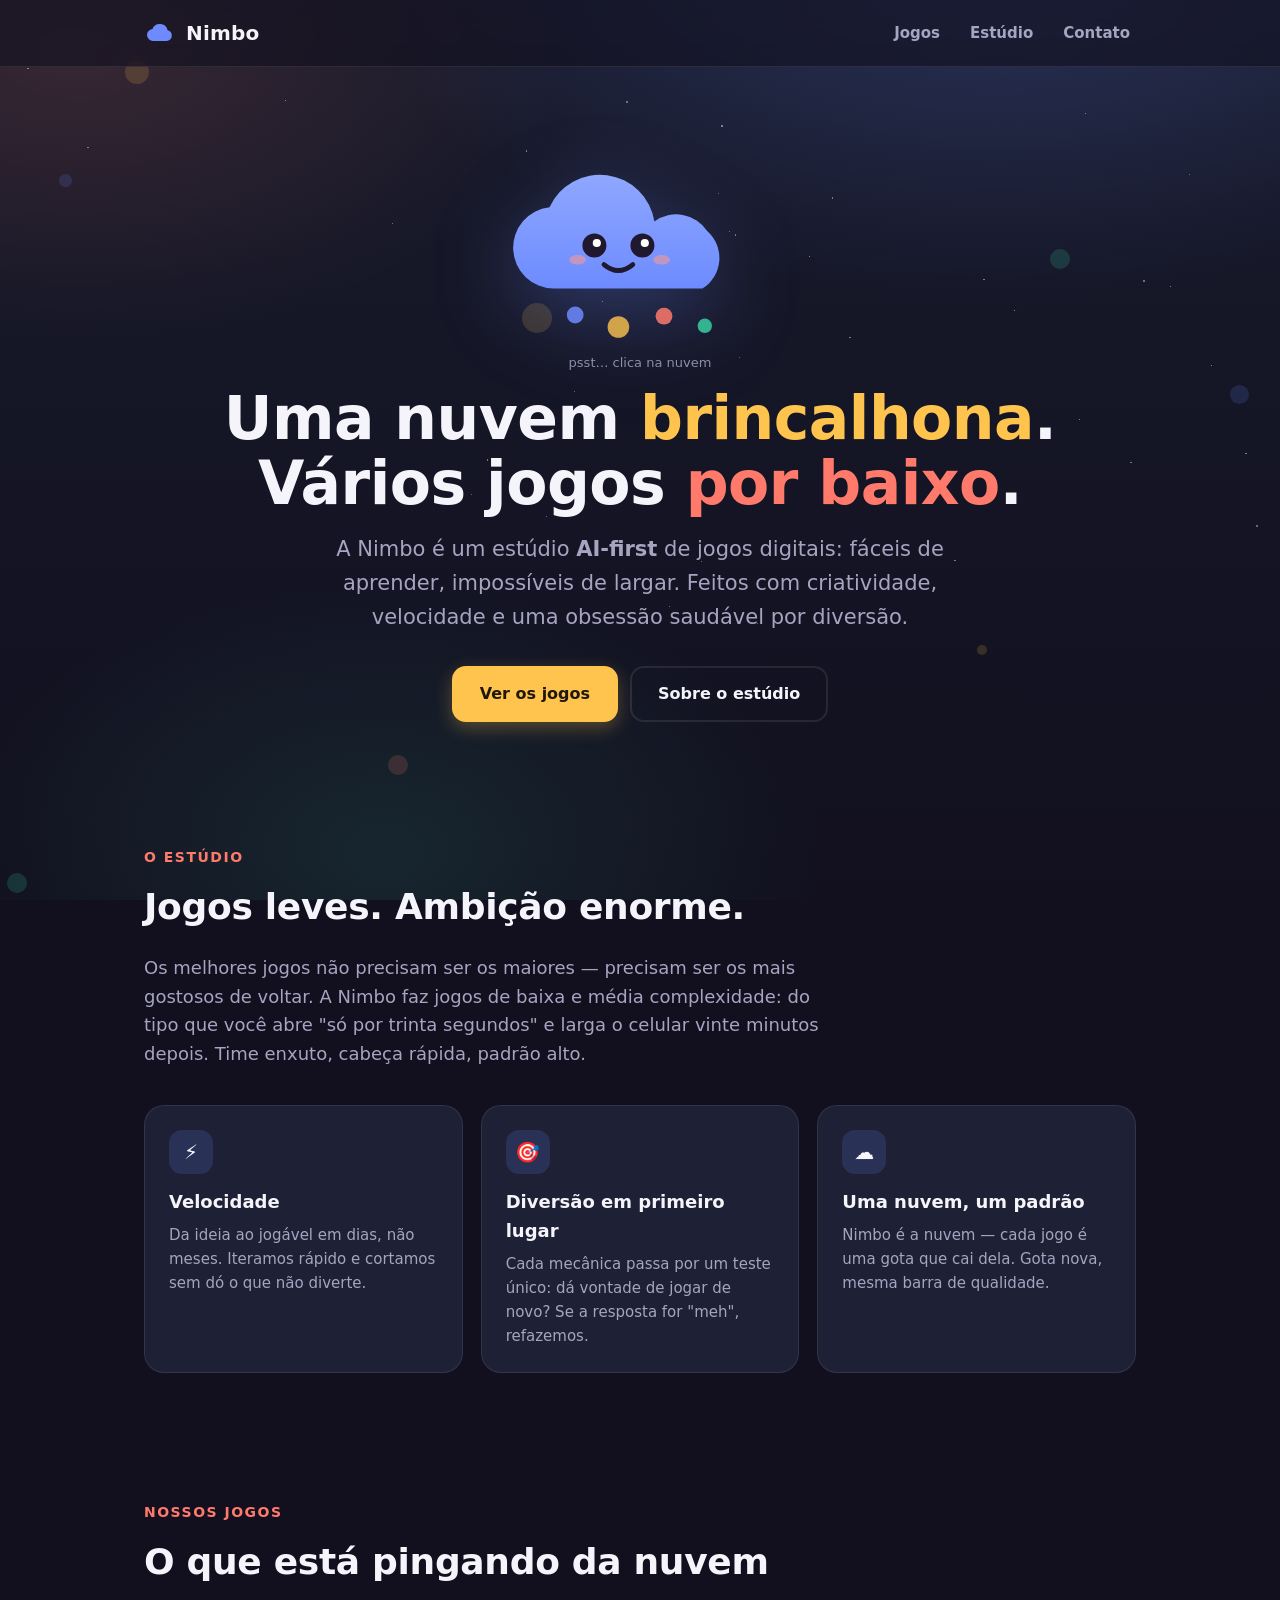
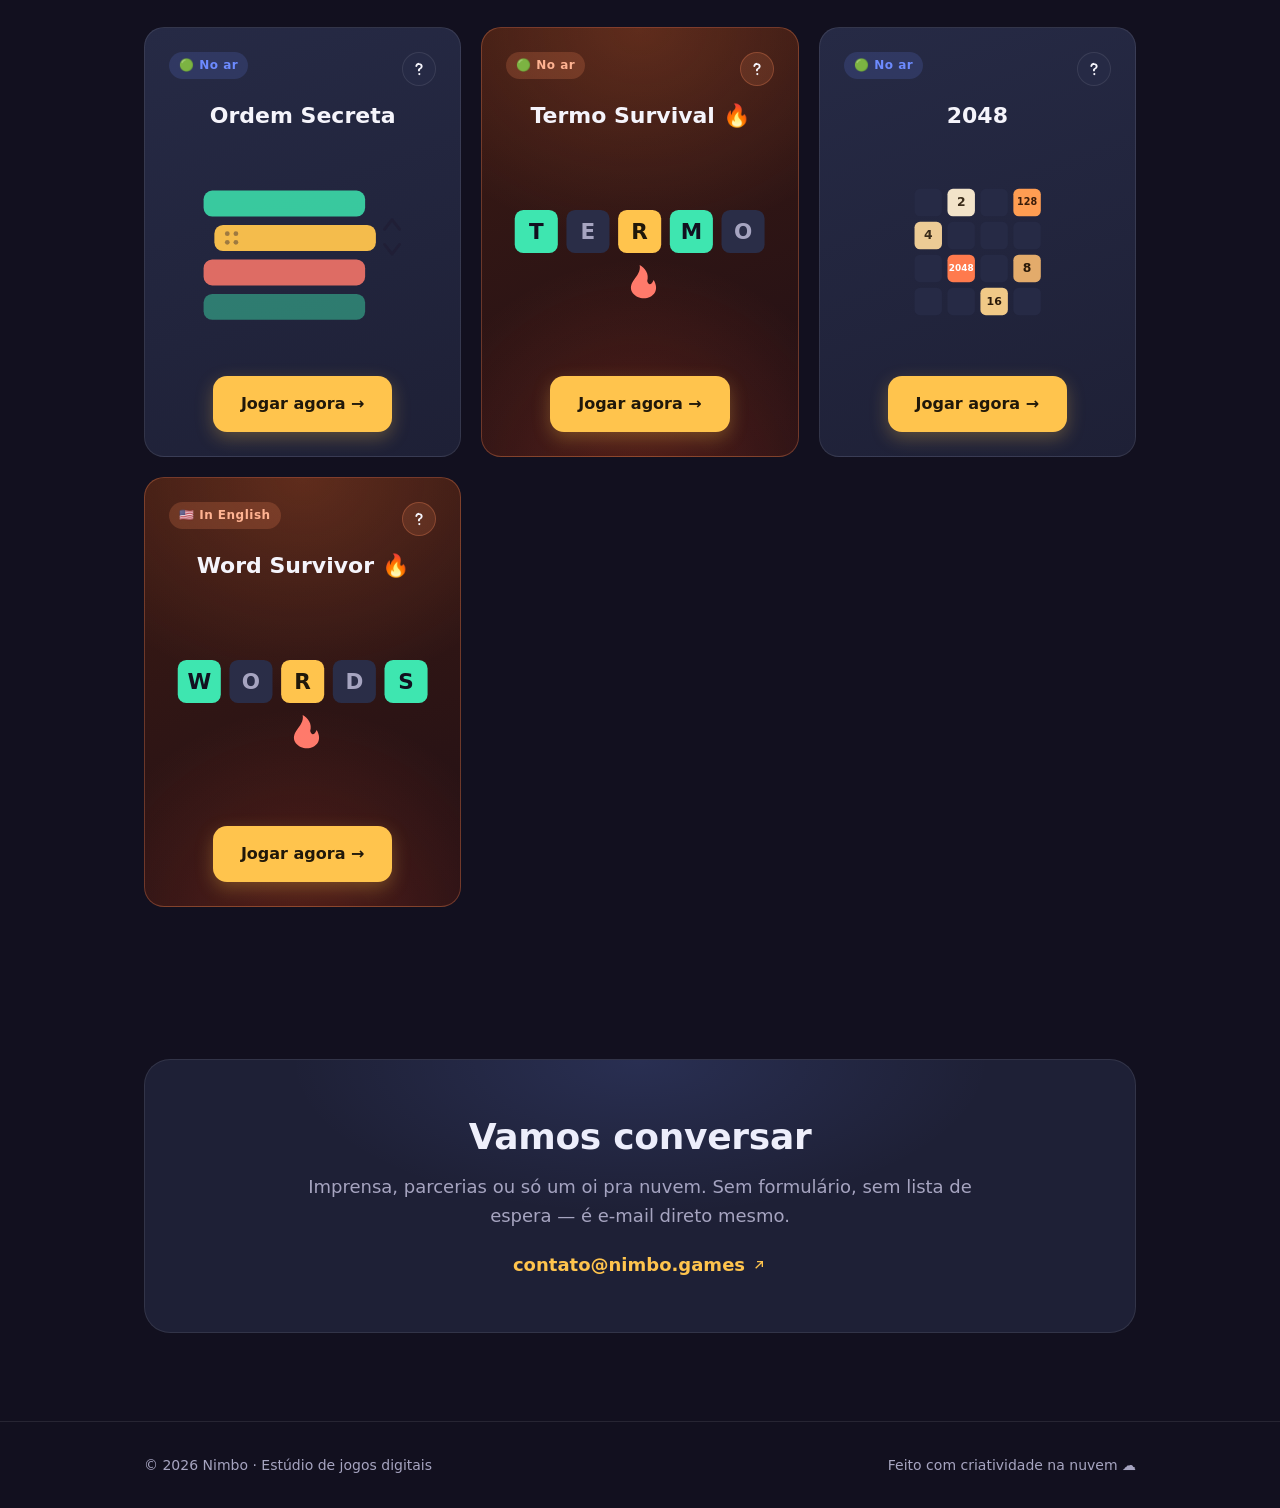
==== commit 8fab2f2d: "Home: 4º card Word Survivor (Termo Survival em inglês) Card na família visual de fogo do Termo (mesm" ====
--- a/public/index.html
+++ b/public/index.html
@@ -497,6 +497,39 @@
           </div>
         </article>
 
+        <article class="game game--fire">
+          <div class="game-inner">
+            <div class="game-front">
+              <div class="game-top">
+                <span class="tag">🇺🇸 In English</span>
+                <button class="flip-btn" type="button" aria-expanded="false" aria-label="O que é este jogo?"><svg viewBox="0 0 24 24" aria-hidden="true" fill="currentColor"><g transform="translate(.43 .2)"><path d="M12 3.6c-2.7 0-4.6 1.4-5.2 3.9-.2.7.2 1.3.9 1.5.6.1 1.3-.2 1.5-.9.3-1.1 1-1.6 2.3-1.6 1.4 0 2.3.7 2.3 1.8 0 .9-.4 1.4-1.6 2.1-1.3.8-2 1.7-2 3.1v.3c0 .7.6 1.2 1.3 1.2s1.3-.5 1.3-1.2v-.2c0-.7.3-1.1 1.4-1.8 1.4-.9 2.2-1.9 2.2-3.6 0-2.5-2-4.1-4.9-4.1z"/><circle cx="12" cy="18.6" r="1.4"/></g></svg></button>
+              </div>
+              <h3>Word Survivor 🔥</h3>
+              <div class="game-illus" aria-hidden="true">
+                <svg viewBox="0 0 240 130" xmlns="http://www.w3.org/2000/svg">
+                  <g font-family="'Segoe UI',system-ui,sans-serif" font-weight="800" font-size="20" text-anchor="middle">
+                    <rect x="4"   y="26" width="40" height="40" rx="8" fill="#3ee6b0"/><text x="24"  y="53" fill="#12101f">W</text>
+                    <rect x="52"  y="26" width="40" height="40" rx="8" fill="#2a2d47"/><text x="72"  y="53" fill="#a6a4c0">O</text>
+                    <rect x="100" y="26" width="40" height="40" rx="8" fill="#ffc44d"/><text x="120" y="53" fill="#20180a">R</text>
+                    <rect x="148" y="26" width="40" height="40" rx="8" fill="#2a2d47"/><text x="168" y="53" fill="#a6a4c0">D</text>
+                    <rect x="196" y="26" width="40" height="40" rx="8" fill="#3ee6b0"/><text x="216" y="53" fill="#12101f">S</text>
+                  </g>
+                  <path d="M114 92c-6 9 2 16 10 16s15-7 9-17c-2 5-5 5-6 1 2-7-2-12-7-15 1 6-2 9-6 15z" fill="#ff7a6b"/>
+                </svg>
+              </div>
+              <a class="btn btn-primary" href="/word-survivor" aria-label="Jogar Word Survivor agora (em inglês)">Jogar agora →</a>
+            </div>
+            <div class="game-back" inert>
+              <div class="game-top">
+                <span class="tag">🇺🇸 In English</span>
+                <button class="flip-btn" type="button" aria-expanded="false" aria-label="Voltar"><svg viewBox="0 0 24 24" aria-hidden="true" fill="none" stroke="currentColor" stroke-width="2.6" stroke-linecap="round" stroke-linejoin="round"><path d="M6 12h12M11 7l-5 5 5 5"/></svg></button>
+              </div>
+              <p>O Termo Survival em inglês: o mesmo roguelike de palavras de 5 letras, com 3 vidas e power-ups — agora em <strong>English</strong>. Tem Daily Run e Endless Run. Perfeito pra jogar em inglês ou desafiar um amigo gringo.</p>
+              <a class="btn btn-primary" href="/word-survivor" aria-label="Jogar Word Survivor agora (em inglês)">Jogar agora →</a>
+            </div>
+          </div>
+        </article>
+
       </div>
     </div>
   </section>
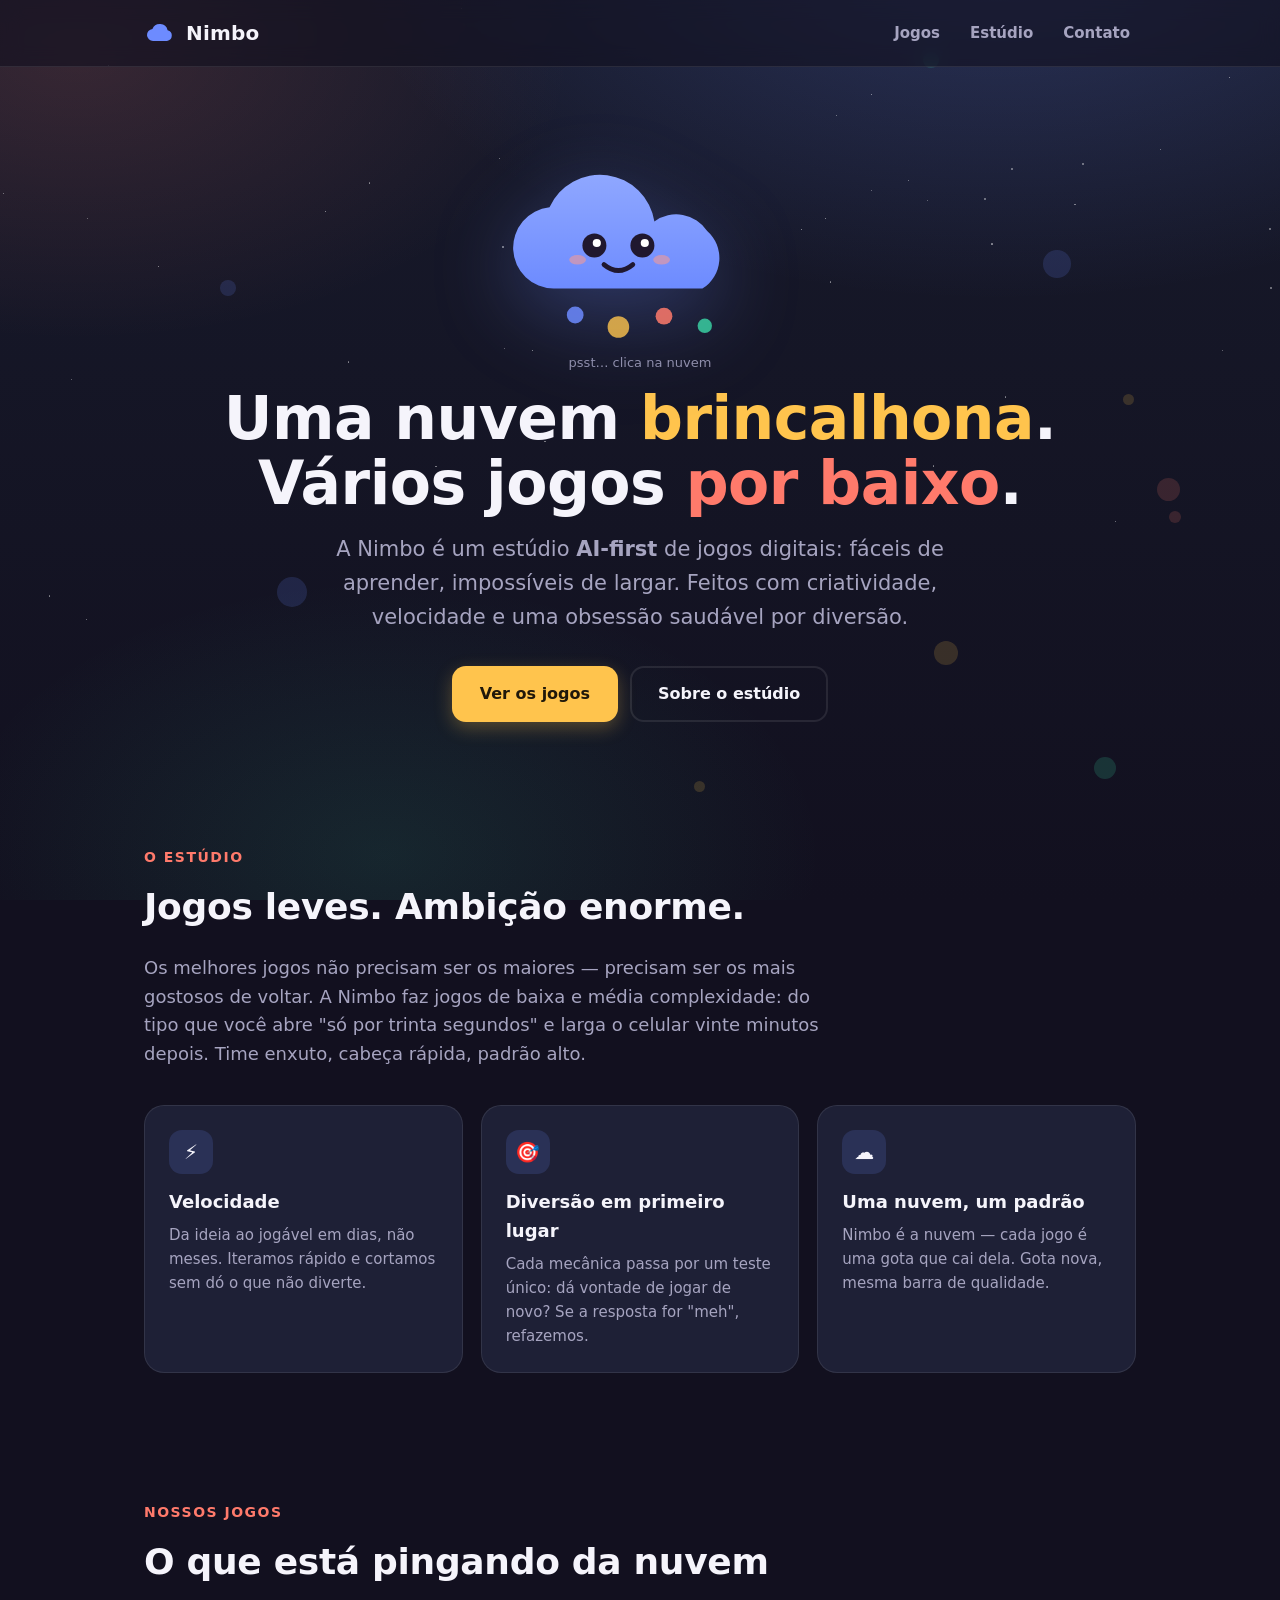
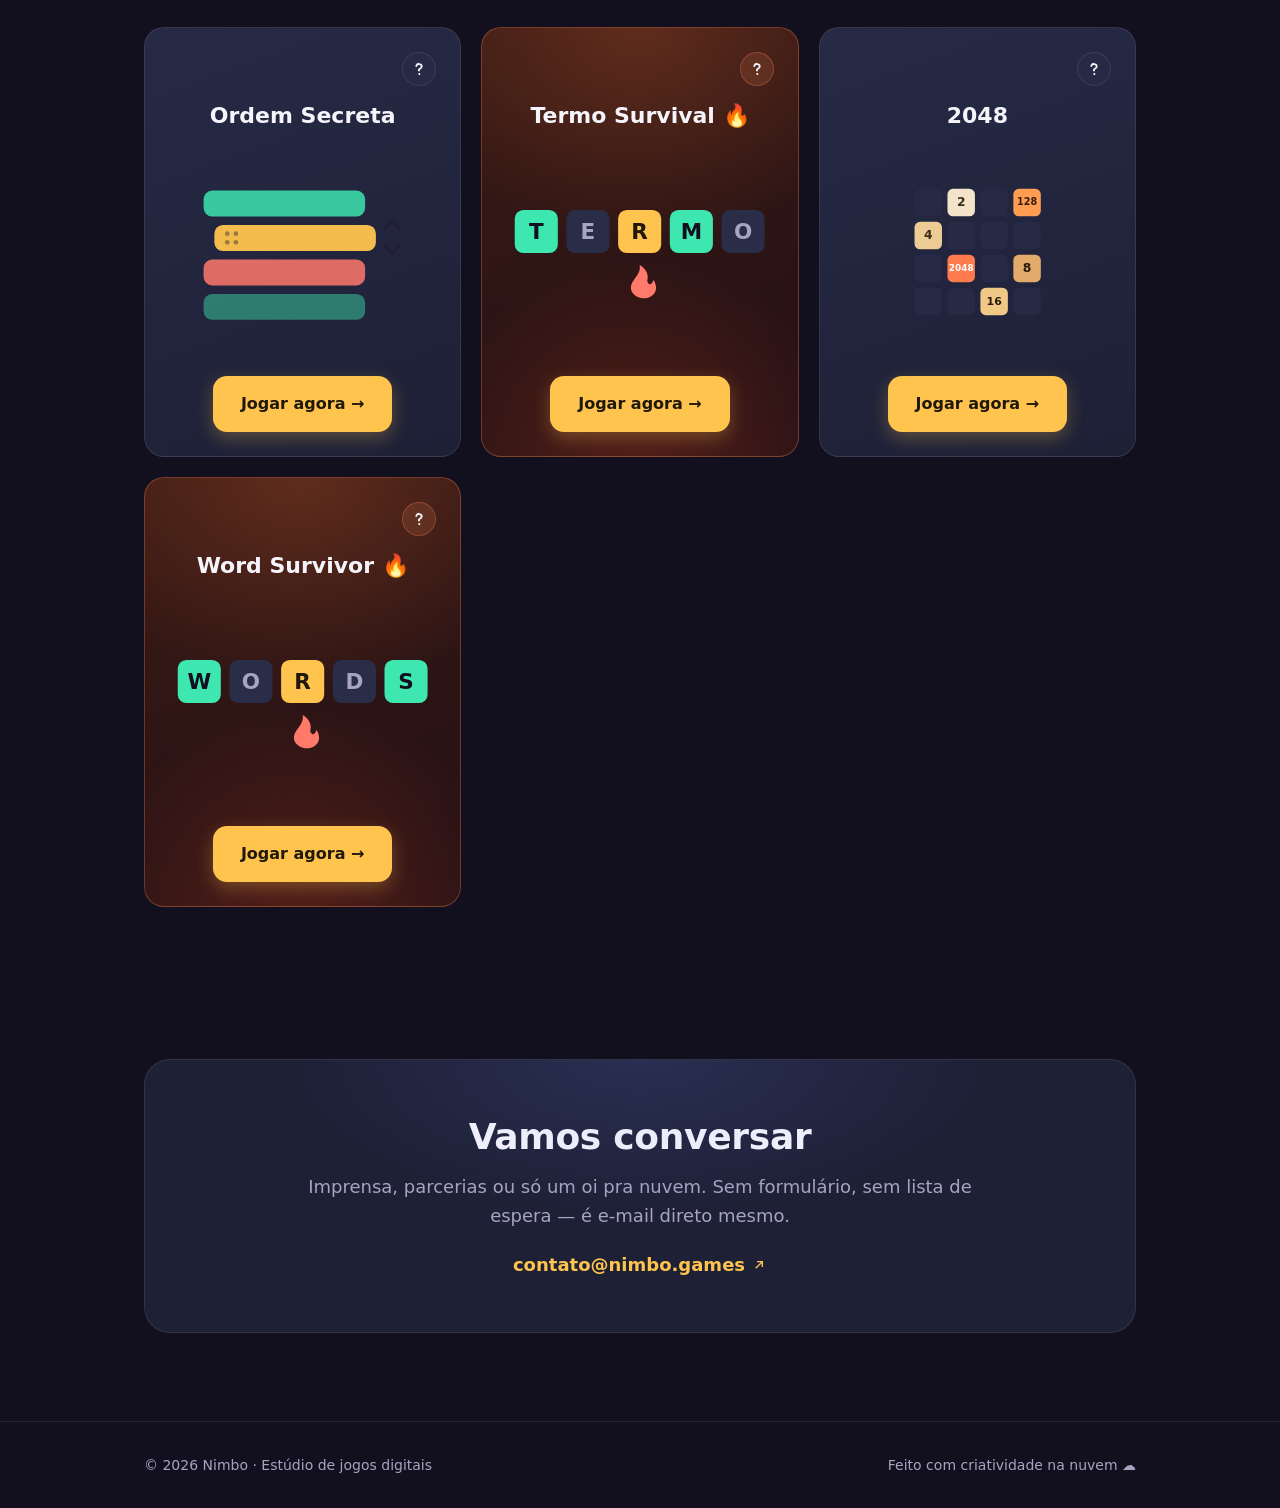
==== commit e71537b2: "Home: remove selos dos cards (No ar / In English) CEO pediu visual mais limpo. Botão "?" alinhado à " ====
--- a/public/index.html
+++ b/public/index.html
@@ -172,7 +172,7 @@
     transition:border-color .15s;}
   .game:hover .game-front,.game:hover .game-back{border-color:var(--coral);}
   .game-back{transform:rotateY(180deg);}
-  .game-top{display:flex;align-items:flex-start;justify-content:space-between;gap:10px;margin-bottom:12px;}
+  .game-top{display:flex;align-items:flex-start;justify-content:flex-end;gap:10px;margin-bottom:12px;}
   .game .tag{display:inline-block;font-size:12px;font-weight:700;letter-spacing:.5px;
     padding:4px 10px;border-radius:999px;background:var(--primary-soft);color:var(--primary);margin:0;}
   .game .tag.soon{background:rgba(255,196,77,.18);color:var(--sun);}
@@ -382,9 +382,7 @@
         <article class="game">
           <div class="game-inner">
             <div class="game-front">
-              <div class="game-top">
-                <span class="tag">🟢 No ar</span>
-                <button class="flip-btn" type="button" aria-expanded="false" aria-label="O que é este jogo?"><svg viewBox="0 0 24 24" aria-hidden="true" fill="currentColor"><g transform="translate(.43 .2)"><path d="M12 3.6c-2.7 0-4.6 1.4-5.2 3.9-.2.7.2 1.3.9 1.5.6.1 1.3-.2 1.5-.9.3-1.1 1-1.6 2.3-1.6 1.4 0 2.3.7 2.3 1.8 0 .9-.4 1.4-1.6 2.1-1.3.8-2 1.7-2 3.1v.3c0 .7.6 1.2 1.3 1.2s1.3-.5 1.3-1.2v-.2c0-.7.3-1.1 1.4-1.8 1.4-.9 2.2-1.9 2.2-3.6 0-2.5-2-4.1-4.9-4.1z"/><circle cx="12" cy="18.6" r="1.4"/></g></svg></button>
+              <div class="game-top">                <button class="flip-btn" type="button" aria-expanded="false" aria-label="O que é este jogo?"><svg viewBox="0 0 24 24" aria-hidden="true" fill="currentColor"><g transform="translate(.43 .2)"><path d="M12 3.6c-2.7 0-4.6 1.4-5.2 3.9-.2.7.2 1.3.9 1.5.6.1 1.3-.2 1.5-.9.3-1.1 1-1.6 2.3-1.6 1.4 0 2.3.7 2.3 1.8 0 .9-.4 1.4-1.6 2.1-1.3.8-2 1.7-2 3.1v.3c0 .7.6 1.2 1.3 1.2s1.3-.5 1.3-1.2v-.2c0-.7.3-1.1 1.4-1.8 1.4-.9 2.2-1.9 2.2-3.6 0-2.5-2-4.1-4.9-4.1z"/><circle cx="12" cy="18.6" r="1.4"/></g></svg></button>
               </div>
               <h3>Ordem Secreta</h3>
               <div class="game-illus" aria-hidden="true">
@@ -404,9 +402,7 @@
               <a class="btn btn-primary" href="/ordem-secreta" aria-label="Jogar Ordem Secreta agora">Jogar agora →</a>
             </div>
             <div class="game-back" inert>
-              <div class="game-top">
-                <span class="tag">🟢 No ar</span>
-                <button class="flip-btn" type="button" aria-expanded="false" aria-label="Voltar"><svg viewBox="0 0 24 24" aria-hidden="true" fill="none" stroke="currentColor" stroke-width="2.6" stroke-linecap="round" stroke-linejoin="round"><path d="M6 12h12M11 7l-5 5 5 5"/></svg></button>
+              <div class="game-top">                <button class="flip-btn" type="button" aria-expanded="false" aria-label="Voltar"><svg viewBox="0 0 24 24" aria-hidden="true" fill="none" stroke="currentColor" stroke-width="2.6" stroke-linecap="round" stroke-linejoin="round"><path d="M6 12h12M11 7l-5 5 5 5"/></svg></button>
               </div>
               <p>O quebra-cabeça diário: ordene 6 itens por um critério — e descubra que a resposta óbvia quase nunca é a certa. Um desafio novo todo dia, em 2 minutos. Uma boa desculpa pra provocar o grupo do trabalho.</p>
               <a class="btn btn-primary" href="/ordem-secreta" aria-label="Jogar Ordem Secreta agora">Jogar agora →</a>
@@ -417,9 +413,7 @@
         <article class="game game--fire">
           <div class="game-inner">
             <div class="game-front">
-              <div class="game-top">
-                <span class="tag">🟢 No ar</span>
-                <button class="flip-btn" type="button" aria-expanded="false" aria-label="O que é este jogo?"><svg viewBox="0 0 24 24" aria-hidden="true" fill="currentColor"><g transform="translate(.43 .2)"><path d="M12 3.6c-2.7 0-4.6 1.4-5.2 3.9-.2.7.2 1.3.9 1.5.6.1 1.3-.2 1.5-.9.3-1.1 1-1.6 2.3-1.6 1.4 0 2.3.7 2.3 1.8 0 .9-.4 1.4-1.6 2.1-1.3.8-2 1.7-2 3.1v.3c0 .7.6 1.2 1.3 1.2s1.3-.5 1.3-1.2v-.2c0-.7.3-1.1 1.4-1.8 1.4-.9 2.2-1.9 2.2-3.6 0-2.5-2-4.1-4.9-4.1z"/><circle cx="12" cy="18.6" r="1.4"/></g></svg></button>
+              <div class="game-top">                <button class="flip-btn" type="button" aria-expanded="false" aria-label="O que é este jogo?"><svg viewBox="0 0 24 24" aria-hidden="true" fill="currentColor"><g transform="translate(.43 .2)"><path d="M12 3.6c-2.7 0-4.6 1.4-5.2 3.9-.2.7.2 1.3.9 1.5.6.1 1.3-.2 1.5-.9.3-1.1 1-1.6 2.3-1.6 1.4 0 2.3.7 2.3 1.8 0 .9-.4 1.4-1.6 2.1-1.3.8-2 1.7-2 3.1v.3c0 .7.6 1.2 1.3 1.2s1.3-.5 1.3-1.2v-.2c0-.7.3-1.1 1.4-1.8 1.4-.9 2.2-1.9 2.2-3.6 0-2.5-2-4.1-4.9-4.1z"/><circle cx="12" cy="18.6" r="1.4"/></g></svg></button>
               </div>
               <h3>Termo Survival 🔥</h3>
               <div class="game-illus" aria-hidden="true">
@@ -437,9 +431,7 @@
               <a class="btn btn-primary" href="/termo-survival" aria-label="Jogar Termo Survival agora">Jogar agora →</a>
             </div>
             <div class="game-back" inert>
-              <div class="game-top">
-                <span class="tag">🟢 No ar</span>
-                <button class="flip-btn" type="button" aria-expanded="false" aria-label="Voltar"><svg viewBox="0 0 24 24" aria-hidden="true" fill="none" stroke="currentColor" stroke-width="2.6" stroke-linecap="round" stroke-linejoin="round"><path d="M6 12h12M11 7l-5 5 5 5"/></svg></button>
+              <div class="game-top">                <button class="flip-btn" type="button" aria-expanded="false" aria-label="Voltar"><svg viewBox="0 0 24 24" aria-hidden="true" fill="none" stroke="currentColor" stroke-width="2.6" stroke-linecap="round" stroke-linejoin="round"><path d="M6 12h12M11 7l-5 5 5 5"/></svg></button>
               </div>
               <p>Um roguelike de palavras: adivinhe a de 5 letras, com 3 vidas e power-ups. A dificuldade sobe e a pergunta é sempre a mesma: quantas rodadas você aguenta? Tem Corrida do Dia e Modo Livre ilimitado.</p>
               <a class="btn btn-primary" href="/termo-survival" aria-label="Jogar Termo Survival agora">Jogar agora →</a>
@@ -450,9 +442,7 @@
         <article class="game">
           <div class="game-inner">
             <div class="game-front">
-              <div class="game-top">
-                <span class="tag">🟢 No ar</span>
-                <button class="flip-btn" type="button" aria-expanded="false" aria-label="O que é este jogo?"><svg viewBox="0 0 24 24" aria-hidden="true" fill="currentColor"><g transform="translate(.43 .2)"><path d="M12 3.6c-2.7 0-4.6 1.4-5.2 3.9-.2.7.2 1.3.9 1.5.6.1 1.3-.2 1.5-.9.3-1.1 1-1.6 2.3-1.6 1.4 0 2.3.7 2.3 1.8 0 .9-.4 1.4-1.6 2.1-1.3.8-2 1.7-2 3.1v.3c0 .7.6 1.2 1.3 1.2s1.3-.5 1.3-1.2v-.2c0-.7.3-1.1 1.4-1.8 1.4-.9 2.2-1.9 2.2-3.6 0-2.5-2-4.1-4.9-4.1z"/><circle cx="12" cy="18.6" r="1.4"/></g></svg></button>
+              <div class="game-top">                <button class="flip-btn" type="button" aria-expanded="false" aria-label="O que é este jogo?"><svg viewBox="0 0 24 24" aria-hidden="true" fill="currentColor"><g transform="translate(.43 .2)"><path d="M12 3.6c-2.7 0-4.6 1.4-5.2 3.9-.2.7.2 1.3.9 1.5.6.1 1.3-.2 1.5-.9.3-1.1 1-1.6 2.3-1.6 1.4 0 2.3.7 2.3 1.8 0 .9-.4 1.4-1.6 2.1-1.3.8-2 1.7-2 3.1v.3c0 .7.6 1.2 1.3 1.2s1.3-.5 1.3-1.2v-.2c0-.7.3-1.1 1.4-1.8 1.4-.9 2.2-1.9 2.2-3.6 0-2.5-2-4.1-4.9-4.1z"/><circle cx="12" cy="18.6" r="1.4"/></g></svg></button>
               </div>
               <h3>2048</h3>
               <div class="game-illus" aria-hidden="true">
@@ -487,9 +477,7 @@
               <a class="btn btn-primary" href="/2048" aria-label="Jogar 2048 agora">Jogar agora →</a>
             </div>
             <div class="game-back" inert>
-              <div class="game-top">
-                <span class="tag">🟢 No ar</span>
-                <button class="flip-btn" type="button" aria-expanded="false" aria-label="Voltar"><svg viewBox="0 0 24 24" aria-hidden="true" fill="none" stroke="currentColor" stroke-width="2.6" stroke-linecap="round" stroke-linejoin="round"><path d="M6 12h12M11 7l-5 5 5 5"/></svg></button>
+              <div class="game-top">                <button class="flip-btn" type="button" aria-expanded="false" aria-label="Voltar"><svg viewBox="0 0 24 24" aria-hidden="true" fill="none" stroke="currentColor" stroke-width="2.6" stroke-linecap="round" stroke-linejoin="round"><path d="M6 12h12M11 7l-5 5 5 5"/></svg></button>
               </div>
               <p>O clássico dos números: deslize o tabuleiro, junte peças iguais e vá dobrando — 2, 4, 8, 16… até chegar em 2048. Fácil de aprender, difícil de parar. Aquela partida de "só mais uma" que sempre vira dez.</p>
               <a class="btn btn-primary" href="/2048" aria-label="Jogar 2048 agora">Jogar agora →</a>
@@ -500,9 +488,7 @@
         <article class="game game--fire">
           <div class="game-inner">
             <div class="game-front">
-              <div class="game-top">
-                <span class="tag">🇺🇸 In English</span>
-                <button class="flip-btn" type="button" aria-expanded="false" aria-label="O que é este jogo?"><svg viewBox="0 0 24 24" aria-hidden="true" fill="currentColor"><g transform="translate(.43 .2)"><path d="M12 3.6c-2.7 0-4.6 1.4-5.2 3.9-.2.7.2 1.3.9 1.5.6.1 1.3-.2 1.5-.9.3-1.1 1-1.6 2.3-1.6 1.4 0 2.3.7 2.3 1.8 0 .9-.4 1.4-1.6 2.1-1.3.8-2 1.7-2 3.1v.3c0 .7.6 1.2 1.3 1.2s1.3-.5 1.3-1.2v-.2c0-.7.3-1.1 1.4-1.8 1.4-.9 2.2-1.9 2.2-3.6 0-2.5-2-4.1-4.9-4.1z"/><circle cx="12" cy="18.6" r="1.4"/></g></svg></button>
+              <div class="game-top">                <button class="flip-btn" type="button" aria-expanded="false" aria-label="O que é este jogo?"><svg viewBox="0 0 24 24" aria-hidden="true" fill="currentColor"><g transform="translate(.43 .2)"><path d="M12 3.6c-2.7 0-4.6 1.4-5.2 3.9-.2.7.2 1.3.9 1.5.6.1 1.3-.2 1.5-.9.3-1.1 1-1.6 2.3-1.6 1.4 0 2.3.7 2.3 1.8 0 .9-.4 1.4-1.6 2.1-1.3.8-2 1.7-2 3.1v.3c0 .7.6 1.2 1.3 1.2s1.3-.5 1.3-1.2v-.2c0-.7.3-1.1 1.4-1.8 1.4-.9 2.2-1.9 2.2-3.6 0-2.5-2-4.1-4.9-4.1z"/><circle cx="12" cy="18.6" r="1.4"/></g></svg></button>
               </div>
               <h3>Word Survivor 🔥</h3>
               <div class="game-illus" aria-hidden="true">
@@ -520,9 +506,7 @@
               <a class="btn btn-primary" href="/word-survivor" aria-label="Jogar Word Survivor agora (em inglês)">Jogar agora →</a>
             </div>
             <div class="game-back" inert>
-              <div class="game-top">
-                <span class="tag">🇺🇸 In English</span>
-                <button class="flip-btn" type="button" aria-expanded="false" aria-label="Voltar"><svg viewBox="0 0 24 24" aria-hidden="true" fill="none" stroke="currentColor" stroke-width="2.6" stroke-linecap="round" stroke-linejoin="round"><path d="M6 12h12M11 7l-5 5 5 5"/></svg></button>
+              <div class="game-top">                <button class="flip-btn" type="button" aria-expanded="false" aria-label="Voltar"><svg viewBox="0 0 24 24" aria-hidden="true" fill="none" stroke="currentColor" stroke-width="2.6" stroke-linecap="round" stroke-linejoin="round"><path d="M6 12h12M11 7l-5 5 5 5"/></svg></button>
               </div>
               <p>O Termo Survival em inglês: o mesmo roguelike de palavras de 5 letras, com 3 vidas e power-ups — agora em <strong>English</strong>. Tem Daily Run e Endless Run. Perfeito pra jogar em inglês ou desafiar um amigo gringo.</p>
               <a class="btn btn-primary" href="/word-survivor" aria-label="Jogar Word Survivor agora (em inglês)">Jogar agora →</a>
